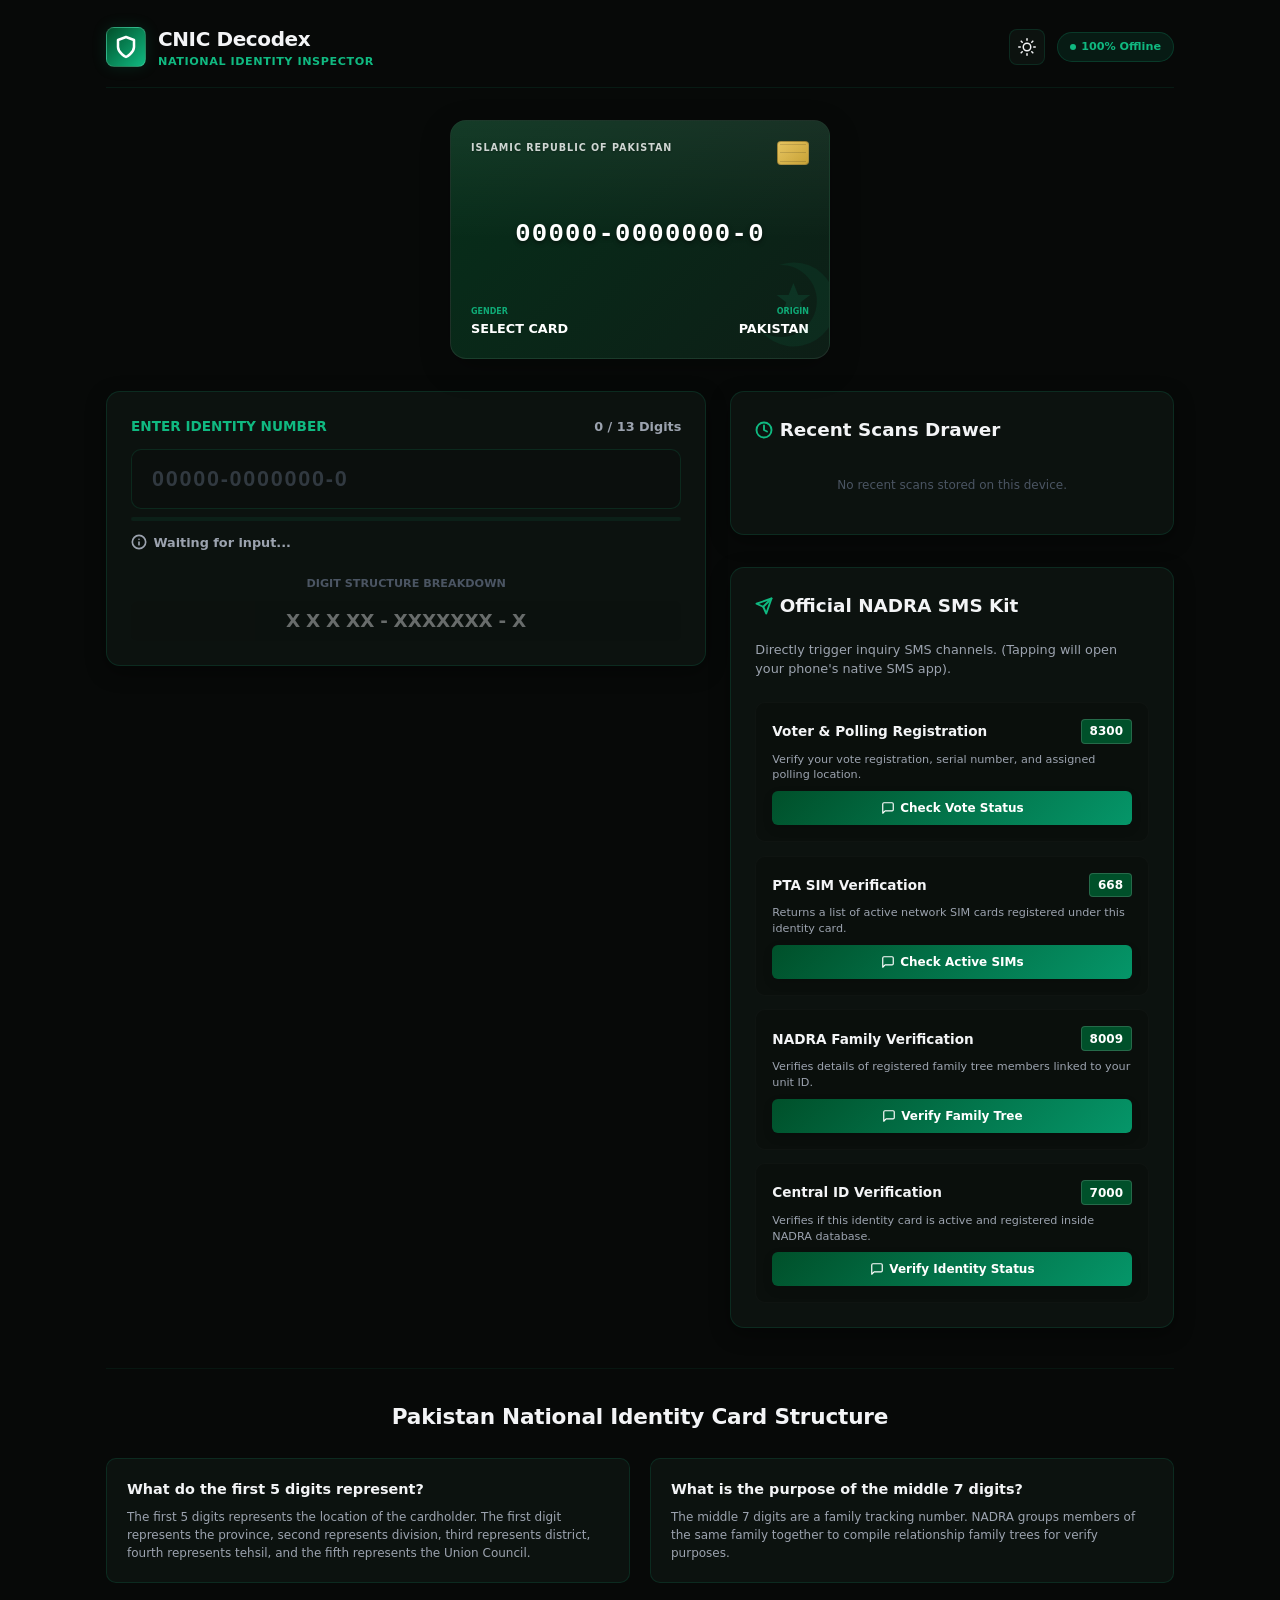
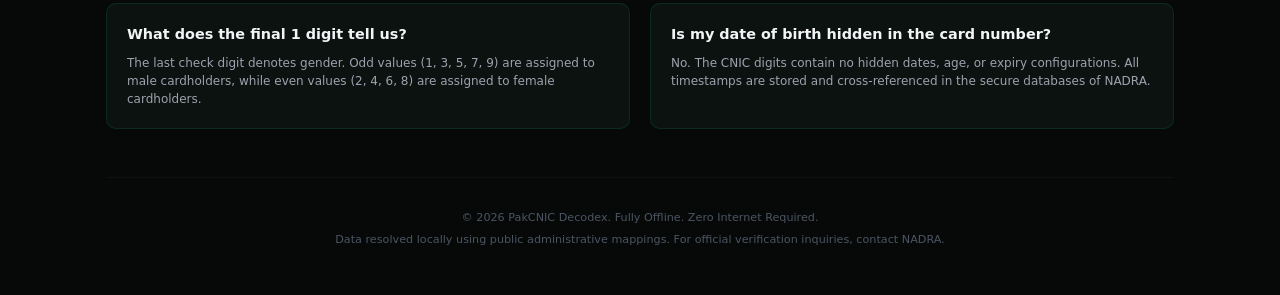
==== app/src/main/assets/index.html @ bcf73a75 "Initial commit of Android app" ====
<!DOCTYPE html>
<html lang="en">
<head>
  <meta charset="UTF-8">
  <meta name="viewport" content="width=device-width, initial-scale=1.0, maximum-scale=1.0, user-scalable=no">
  <title>PakCNIC Decodex - Offline Mobile Identity Card Decoder</title>
  <link rel="stylesheet" href="style.css">
</head>
<body class="dark-theme">

  <div class="app-container">
    
    <!-- Top Header -->
    <header>
      <div class="logo-container">
        <!-- SVG Logo Badge -->
        <div class="logo-badge">
          <svg viewBox="0 0 24 24" width="24" height="24" fill="none" stroke="currentColor" stroke-width="2.5" stroke-linecap="round" stroke-linejoin="round">
            <path d="M12 22s8-4 8-10V5l-8-3-8 3v7c0 6 8 10 8 10z"/>
          </svg>
        </div>
        <div class="logo-text">
          <h1>CNIC Decodex</h1>
          <p>National Identity Inspector</p>
        </div>
      </div>
      
      <!-- Theme Switcher & Status Badge -->
      <div class="header-right">
        <button id="theme-toggle" class="theme-toggle-btn" aria-label="Toggle visual theme">
          <svg id="sun-icon" viewBox="0 0 24 24" width="18" height="18" fill="none" stroke="currentColor" stroke-width="2" stroke-linecap="round" stroke-linejoin="round">
            <circle cx="12" cy="12" r="5"/><line x1="12" y1="1" x2="12" y2="3"/><line x1="12" y1="21" x2="12" y2="23"/><line x1="4.22" y1="4.22" x2="5.64" y2="5.64"/><line x1="18.36" y1="18.36" x2="19.78" y2="19.78"/><line x1="1" y1="12" x2="3" y2="12"/><line x1="21" y1="12" x2="23" y2="12"/><line x1="4.22" y1="19.78" x2="5.64" y2="18.36"/><line x1="18.36" y1="5.64" x2="19.78" y2="4.22"/>
          </svg>
          <svg id="moon-icon" viewBox="0 0 24 24" width="18" height="18" fill="none" stroke="currentColor" stroke-width="2" stroke-linecap="round" stroke-linejoin="round" style="display:none;">
            <path d="M21 12.79A9 9 0 1 1 11.21 3 7 7 0 0 0 21 12.79z"/>
          </svg>
        </button>
        <div class="badge-pill">
          <span class="pulse-dot"></span>
          <span>100% Offline</span>
        </div>
      </div>
    </header>

    <!-- Visual Digital Card Mockup -->
    <section class="card-visual-wrapper">
      <div class="digital-cnic-card" id="digital-card">
        <div class="card-glow"></div>
        <div class="card-flag-overlay">
          <!-- Star and Crescent Emblem -->
          <svg viewBox="0 0 100 100" width="120" height="120" fill="rgba(16, 185, 129, 0.08)">
            <path d="M50 20 A30 30 0 1 1 35 75 A35 35 0 1 0 50 20 Z"/>
            <polygon points="62,35 66,45 76,45 68,51 71,61 62,55 53,61 56,51 48,45 58,45" fill="rgba(16, 185, 129, 0.12)"/>
          </svg>
        </div>
        
        <div class="card-top">
          <div class="card-label">ISLAMIC REPUBLIC OF PAKISTAN</div>
          <div class="card-chip">
            <div class="chip-line"></div>
            <div class="chip-line"></div>
            <div class="chip-line"></div>
          </div>
        </div>
        
        <div class="card-number" id="card-mock-number">00000-0000000-0</div>
        
        <div class="card-meta-row">
          <div class="card-meta-item">
            <span class="meta-label">GENDER</span>
            <span class="meta-val" id="card-mock-gender">SELECT CARD</span>
          </div>
          <div class="card-meta-item" style="text-align: right;">
            <span class="meta-label">ORIGIN</span>
            <span class="meta-val" id="card-mock-district">PAKISTAN</span>
          </div>
        </div>
      </div>
    </section>

    <!-- Main Layout Grid -->
    <main class="dashboard-grid">
      
      <!-- Input and Decoded Results -->
      <section class="left-column">
        
        <div class="glass-card" style="margin-bottom: 2rem;">
          
          <div class="input-panel-header">
            <label for="cnic-input" class="panel-title-label">Enter Identity Number</label>
            <span id="digit-counter" class="digit-counter">0 / 13 Digits</span>
          </div>
          
          <!-- Search & Copy Box Container -->
          <div class="search-container">
            <div class="input-wrapper">
              <input 
                type="tel" 
                id="cnic-input" 
                class="cnic-input" 
                placeholder="00000-0000000-0" 
                maxlength="15" 
                autocomplete="off"
                aria-label="CNIC input field"
              >
              
              <!-- Quick Copy Tools -->
              <div class="copy-tools-container" id="copy-tools" style="display:none;">
                <button class="copy-btn" id="btn-copy-formatted" title="Copy Formatted CNIC">
                  <svg viewBox="0 0 24 24" width="18" height="18" fill="none" stroke="currentColor" stroke-width="2" stroke-linecap="round" stroke-linejoin="round">
                    <rect x="9" y="9" width="13" height="13" rx="2" ry="2"/><path d="M5 15H4a2 2 0 0 1-2-2V4a2 2 0 0 1 2-2h9a2 2 0 0 1 2 2v1"/>
                  </svg>
                  <span>Format</span>
                </button>
                <button class="copy-btn" id="btn-copy-raw" title="Copy Raw Digits">
                  <svg viewBox="0 0 24 24" width="18" height="18" fill="none" stroke="currentColor" stroke-width="2" stroke-linecap="round" stroke-linejoin="round">
                    <path d="M16 4h2a2 2 0 0 1 2 2v14a2 2 0 0 1-2 2H6a2 2 0 0 1-2-2V6a2 2 0 0 1 2-2h2"/><rect x="8" y="2" width="8" height="4" rx="1" ry="1"/>
                  </svg>
                  <span>Raw</span>
                </button>
              </div>
            </div>

            <!-- Custom Progress Bar -->
            <div class="progress-bar-container">
              <div id="progress-bar" class="progress-bar"></div>
            </div>

            <div id="validation-status" class="validation-badge status-incomplete">
              <svg viewBox="0 0 24 24" width="16" height="16" fill="none" stroke="currentColor" stroke-width="2.5" stroke-linecap="round" stroke-linejoin="round">
                <circle cx="12" cy="12" r="10"/><line x1="12" y1="16" x2="12" y2="12"/><line x1="12" y1="8" x2="12.01" y2="8"/>
              </svg>
              <span>Waiting for input...</span>
            </div>
          </div>

          <!-- Interactive Digit Inspector HUD -->
          <div style="margin-top: 1.5rem;">
            <p class="section-micro-title">Digit Structure breakdown</p>
            <div id="digit-inspector" class="digit-inspector">
              <span id="i-prov" title="Province Code">X</span>
              <span id="i-div" title="Division Code">X</span>
              <span id="i-dist" title="District Code">X</span>
              <span id="i-sub" title="Tehsil/UC Code">XX</span>
              <span id="i-dash1">-</span>
              <span id="i-fam" title="Family Unit tracking number">XXXXXXX</span>
              <span id="i-dash2">-</span>
              <span id="i-gen" title="Gender designation check digit">X</span>
            </div>
          </div>
        </div>

        <!-- Decoded Information Dashboard Panel -->
        <div id="results-wrapper" class="results-wrapper">
          <div class="results-header-row">
            <h3 class="results-title">
              <svg viewBox="0 0 24 24" width="18" height="18" fill="none" stroke="currentColor" stroke-width="2.5" stroke-linecap="round" stroke-linejoin="round">
                <polygon points="12 2 2 7 12 12 22 7 12 2"/><polyline points="2 17 12 22 22 17"/><polyline points="2 12 12 17 22 12"/>
              </svg>
              <span>Decoded Identity Insights</span>
            </h3>
            
            <!-- Web Share Tool -->
            <button id="btn-share-details" class="share-action-btn">
              <svg viewBox="0 0 24 24" width="16" height="16" fill="none" stroke="currentColor" stroke-width="2.5" stroke-linecap="round" stroke-linejoin="round">
                <circle cx="18" cy="5" r="3"/><circle cx="6" cy="12" r="3"/><circle cx="18" cy="19" r="3"/><line x1="8.59" y1="13.51" x2="15.42" y2="17.49"/><line x1="15.41" y1="6.51" x2="8.59" y2="10.49"/>
              </svg>
              <span>Share Insights</span>
            </button>
          </div>
          
          <div class="results-grid">
            
            <div class="result-item theme-province" id="card-province">
              <div class="result-label">Province / Territory</div>
              <div id="val-province" class="result-value">-</div>
              <div class="result-desc">Decoded from first digit of the location code block.</div>
            </div>
            
            <div class="result-item theme-division" id="card-division">
              <div class="result-label">Administrative Division</div>
              <div id="val-division" class="result-value">-</div>
              <div class="result-desc">Decoded from the second digit of the location code block.</div>
            </div>
            
            <div class="result-item theme-district" id="card-district">
              <div class="result-label">Registration District</div>
              <div id="val-district" class="result-value">-</div>
              <div class="result-desc">Decoded from the third, fourth, & fifth digits.</div>
            </div>
            
            <div class="result-item theme-gender" id="card-gender">
              <div class="result-label">Gender Classification</div>
              <div id="val-gender" class="result-value">-</div>
              <div class="result-desc">Odd terminal digit indicates Male, Even indicates Female.</div>
            </div>
            
            <div class="result-item theme-family full-width-card" id="card-family">
              <div class="result-label">NADRA Family Unit ID</div>
              <div id="val-family" class="result-value">-</div>
              <div class="result-desc">This middle segment links relatives to build digital family trees inside the database registry.</div>
            </div>
            
          </div>
        </div>

      </section>

      <!-- Right Column: History and Integrated Utilities -->
      <section class="right-column">
        
        <!-- Offline History Log -->
        <div class="glass-card" style="margin-bottom: 2rem;">
          <div class="history-header-row">
            <h3 class="sms-utility-header" style="margin-bottom: 0;">
              <svg viewBox="0 0 24 24" width="18" height="18" fill="none" stroke="currentColor" stroke-width="2.5" stroke-linecap="round" stroke-linejoin="round">
                <circle cx="12" cy="12" r="10"/><polyline points="12 6 12 12 16 14"/>
              </svg>
              <span>Recent Scans Drawer</span>
            </h3>
            <button id="btn-clear-history" class="clear-history-btn" style="display:none;">Clear</button>
          </div>
          
          <div class="history-list" id="history-container">
            <div class="history-placeholder">No recent scans stored on this device.</div>
          </div>
        </div>

        <!-- Integrated Utility SMS Shortcuts -->
        <div class="glass-card">
          <h3 class="sms-utility-header">
            <svg viewBox="0 0 24 24" width="18" height="18" fill="none" stroke="currentColor" stroke-width="2.5" stroke-linecap="round" stroke-linejoin="round">
              <line x1="22" y1="2" x2="11" y2="13"/><polygon points="22 2 15 22 11 13 2 9 22 2"/>
            </svg>
            <span>Official NADRA SMS Kit</span>
          </h3>
          <p style="font-size: 0.8rem; color: var(--text-secondary); margin-bottom: 1.5rem;">
            Directly trigger inquiry SMS channels. (Tapping will open your phone's native SMS app).
          </p>

          <div class="sms-grid">
            
            <div class="sms-card">
              <div class="sms-meta">
                <span class="sms-title">Voter & Polling Registration</span>
                <span class="sms-number">8300</span>
              </div>
              <p class="sms-desc">Verify your vote registration, serial number, and assigned polling location.</p>
              <a href="sms:8300" id="sms-8300" class="sms-action-btn">
                <svg viewBox="0 0 24 24" width="14" height="14" fill="none" stroke="currentColor" stroke-width="2" stroke-linecap="round" stroke-linejoin="round"><path d="M21 15a2 2 0 0 1-2 2H7l-4 4V5a2 2 0 0 1 2-2h14a2 2 0 0 1 2 2z"/></svg>
                <span>Check Vote Status</span>
              </a>
            </div>

            <div class="sms-card">
              <div class="sms-meta">
                <span class="sms-title">PTA SIM Verification</span>
                <span class="sms-number">668</span>
              </div>
              <p class="sms-desc">Returns a list of active network SIM cards registered under this identity card.</p>
              <a href="sms:668" id="sms-668" class="sms-action-btn">
                <svg viewBox="0 0 24 24" width="14" height="14" fill="none" stroke="currentColor" stroke-width="2" stroke-linecap="round" stroke-linejoin="round"><path d="M21 15a2 2 0 0 1-2 2H7l-4 4V5a2 2 0 0 1 2-2h14a2 2 0 0 1 2 2z"/></svg>
                <span>Check Active SIMs</span>
              </a>
            </div>

            <div class="sms-card">
              <div class="sms-meta">
                <span class="sms-title">NADRA Family Verification</span>
                <span class="sms-number">8009</span>
              </div>
              <p class="sms-desc">Verifies details of registered family tree members linked to your unit ID.</p>
              <a href="sms:8009" id="sms-8009" class="sms-action-btn">
                <svg viewBox="0 0 24 24" width="14" height="14" fill="none" stroke="currentColor" stroke-width="2" stroke-linecap="round" stroke-linejoin="round"><path d="M21 15a2 2 0 0 1-2 2H7l-4 4V5a2 2 0 0 1 2-2h14a2 2 0 0 1 2 2z"/></svg>
                <span>Verify Family Tree</span>
              </a>
            </div>

            <div class="sms-card">
              <div class="sms-meta">
                <span class="sms-title">Central ID Verification</span>
                <span class="sms-number">7000</span>
              </div>
              <p class="sms-desc">Verifies if this identity card is active and registered inside NADRA database.</p>
              <a href="sms:7000" id="sms-7000" class="sms-action-btn">
                <svg viewBox="0 0 24 24" width="14" height="14" fill="none" stroke="currentColor" stroke-width="2" stroke-linecap="round" stroke-linejoin="round"><path d="M21 15a2 2 0 0 1-2 2H7l-4 4V5a2 2 0 0 1 2-2h14a2 2 0 0 1 2 2z"/></svg>
                <span>Verify Identity Status</span>
              </a>
            </div>

          </div>
        </div>

      </section>

    </main>

    <!-- Information Hub -->
    <section class="info-section">
      <h2 class="info-header">Pakistan National Identity Card Structure</h2>
      
      <div class="faq-grid">
        
        <div class="faq-card">
          <h4>What do the first 5 digits represent?</h4>
          <p>
            The first 5 digits represents the location of the cardholder. The first digit represents the province, second represents division, third represents district, fourth represents tehsil, and the fifth represents the Union Council.
          </p>
        </div>

        <div class="faq-card">
          <h4>What is the purpose of the middle 7 digits?</h4>
          <p>
            The middle 7 digits are a family tracking number. NADRA groups members of the same family together to compile relationship family trees for verify purposes.
          </p>
        </div>

        <div class="faq-card">
          <h4>What does the final 1 digit tell us?</h4>
          <p>
            The last check digit denotes gender. Odd values (1, 3, 5, 7, 9) are assigned to male cardholders, while even values (2, 4, 6, 8) are assigned to female cardholders.
          </p>
        </div>

        <div class="faq-card">
          <h4>Is my date of birth hidden in the card number?</h4>
          <p>
            No. The CNIC digits contain no hidden dates, age, or expiry configurations. All timestamps are stored and cross-referenced in the secure databases of NADRA.
          </p>
        </div>

      </div>
    </section>

    <!-- Footer -->
    <footer>
      <p>&copy; 2026 PakCNIC Decodex. Fully Offline. Zero Internet Required.</p>
      <p>Data resolved locally using public administrative mappings. For official verification inquiries, contact NADRA.</p>
    </footer>

  </div>

  <script src="db.js"></script>
  <script src="app.js"></script>
</body>
</html>
---- app/src/main/assets/style.css ----
/* PakCNIC Decodex CSS Styling System */

/* Theme Variables */
.dark-theme {
  --bg-primary: #070908;
  --bg-secondary: #0c100e;
  --bg-card: rgba(18, 26, 22, 0.55);
  --border-card: rgba(16, 185, 129, 0.15);
  --border-card-hover: rgba(16, 185, 129, 0.35);
  --text-primary: #f3f4f6;
  --text-secondary: #9ca3af;
  --text-muted: #4b5563;
  --card-bg-gradient: linear-gradient(135deg, #062f1a 0%, #0d1e16 100%);
  --card-border: rgba(255, 255, 255, 0.08);
  --input-bg: rgba(12, 16, 14, 0.85);
  --shadow-color: rgba(0, 0, 0, 0.4);
}

.light-theme {
  --bg-primary: #f3f4f6;
  --bg-secondary: #ffffff;
  --bg-card: rgba(255, 255, 255, 0.9);
  --border-card: rgba(16, 185, 129, 0.25);
  --border-card-hover: rgba(16, 185, 129, 0.5);
  --text-primary: #111827;
  --text-secondary: #4b5563;
  --text-muted: #9ca3af;
  --card-bg-gradient: linear-gradient(135deg, #00502a 0%, #10b981 100%);
  --card-border: rgba(255, 255, 255, 0.25);
  --input-bg: #f9fafb;
  --shadow-color: rgba(0, 0, 0, 0.08);
}

:root {
  --accent-primary: #10b981;
  --accent-secondary: #059669;
  --pak-green: #00502a;
  --error-color: #ef4444;
  --success-color: #10b981;
  --glow-color: rgba(16, 185, 129, 0.15);
  --font-stack: system-ui, -apple-system, BlinkMacSystemFont, 'Segoe UI', Roboto, Oxygen, Ubuntu, Cantarell, 'Open Sans', 'Helvetica Neue', sans-serif;
  --transition-smooth: all 0.3s cubic-bezier(0.4, 0, 0.2, 1);
}

* {
  box-sizing: border-box;
  margin: 0;
  padding: 0;
  -webkit-font-smoothing: antialiased;
}

body {
  background-color: var(--bg-primary);
  color: var(--text-primary);
  font-family: var(--font-stack);
  min-height: 100vh;
  line-height: 1.5;
  transition: var(--transition-smooth);
  /* Touch optimizations */
  user-select: none;
  -webkit-user-select: none;
  -webkit-tap-highlight-color: transparent;
}

.app-container {
  max-width: 1100px;
  margin: 0 auto;
  padding: 1.5rem 1rem;
  display: flex;
  flex-direction: column;
}

/* Header */
header {
  display: flex;
  justify-content: space-between;
  align-items: center;
  margin-bottom: 2rem;
  padding-bottom: 1rem;
  border-bottom: 1px solid rgba(16, 185, 129, 0.1);
}

.logo-container {
  display: flex;
  align-items: center;
  gap: 0.75rem;
}

.logo-badge {
  background: linear-gradient(135deg, var(--pak-green) 0%, var(--accent-primary) 100%);
  color: #ffffff;
  width: 2.5rem;
  height: 2.5rem;
  border-radius: 8px;
  display: flex;
  align-items: center;
  justify-content: center;
  box-shadow: 0 0 15px var(--glow-color);
  border: 1px solid rgba(255, 255, 255, 0.15);
}

.logo-text h1 {
  font-size: 1.25rem;
  font-weight: 800;
  letter-spacing: -0.02em;
}

.logo-text p {
  font-size: 0.7rem;
  color: var(--accent-primary);
  font-weight: 700;
  text-transform: uppercase;
  letter-spacing: 0.05em;
}

.header-right {
  display: flex;
  align-items: center;
  gap: 0.75rem;
}

.theme-toggle-btn {
  background: var(--bg-card);
  border: 1px solid var(--border-card);
  color: var(--text-primary);
  width: 2.25rem;
  height: 2.25rem;
  border-radius: 8px;
  display: flex;
  align-items: center;
  justify-content: center;
  cursor: pointer;
  transition: var(--transition-smooth);
}

.theme-toggle-btn:active {
  transform: scale(0.92);
}

.badge-pill {
  background: rgba(16, 185, 129, 0.1);
  border: 1px solid rgba(16, 185, 129, 0.2);
  color: var(--accent-primary);
  padding: 0.35rem 0.75rem;
  border-radius: 9999px;
  font-size: 0.7rem;
  font-weight: 700;
  display: flex;
  align-items: center;
  gap: 0.35rem;
}

.badge-pill .pulse-dot {
  width: 6px;
  height: 6px;
  background: var(--accent-primary);
  border-radius: 50%;
  animation: pulse-animation 2s infinite;
}

@keyframes pulse-animation {
  0% { transform: scale(0.95); box-shadow: 0 0 0 0 rgba(16, 185, 129, 0.7); }
  70% { transform: scale(1); box-shadow: 0 0 0 5px rgba(16, 185, 129, 0); }
  100% { transform: scale(0.95); box-shadow: 0 0 0 0 rgba(16, 185, 129, 0); }
}

/* Glass Cards */
.glass-card {
  background: var(--bg-card);
  border: 1px solid var(--border-card);
  border-radius: 14px;
  padding: 1.5rem;
  box-shadow: 0 6px 20px var(--shadow-color);
  transition: var(--transition-smooth);
}

/* Digital CNIC Mockup Card Layout */
.card-visual-wrapper {
  display: flex;
  justify-content: center;
  margin-bottom: 2rem;
}

.digital-cnic-card {
  width: 100%;
  max-width: 380px;
  aspect-ratio: 1.586; /* Standard ID Card size ratio */
  background: var(--card-bg-gradient);
  border: 1px solid var(--card-border);
  border-radius: 16px;
  padding: 1.25rem;
  color: #ffffff;
  position: relative;
  overflow: hidden;
  display: flex;
  flex-direction: column;
  justify-content: space-between;
  box-shadow: 0 10px 30px rgba(0, 0, 0, 0.25);
  transition: var(--transition-smooth);
}

.digital-cnic-card:active {
  transform: scale(0.98);
}

.card-glow {
  position: absolute;
  top: 0;
  left: 0;
  right: 0;
  height: 50%;
  background: linear-gradient(rgba(255,255,255,0.06), transparent);
  pointer-events: none;
}

.card-flag-overlay {
  position: absolute;
  right: -10px;
  bottom: -10px;
  pointer-events: none;
}

.card-top {
  display: flex;
  justify-content: space-between;
  align-items: flex-start;
}

.card-label {
  font-size: 0.6rem;
  font-weight: 700;
  letter-spacing: 0.1em;
  opacity: 0.8;
  text-shadow: 0 1px 2px rgba(0,0,0,0.3);
}

.card-chip {
  width: 32px;
  height: 24px;
  background: linear-gradient(135deg, #e5c158 0%, #c59f2f 100%);
  border-radius: 4px;
  border: 0.5px solid rgba(0,0,0,0.25);
  padding: 2px;
  display: flex;
  flex-direction: column;
  justify-content: space-between;
}

.chip-line {
  height: 1px;
  background: rgba(0,0,0,0.15);
  width: 100%;
}

.card-number {
  font-size: 1.6rem;
  font-weight: 700;
  letter-spacing: 0.05em;
  text-align: center;
  text-shadow: 0 2px 4px rgba(0,0,0,0.5);
  font-family: monospace, monospace;
}

.card-meta-row {
  display: flex;
  justify-content: space-between;
}

.card-meta-item {
  display: flex;
  flex-direction: column;
  gap: 1px;
}

.meta-label {
  font-size: 0.5rem;
  font-weight: 700;
  color: var(--accent-primary);
  opacity: 0.9;
}

.meta-val {
  font-size: 0.8rem;
  font-weight: 800;
  text-transform: uppercase;
}

/* Dashboard Grid Layout */
.dashboard-grid {
  display: grid;
  grid-template-columns: 1.15fr 0.85fr;
  gap: 1.5rem;
}

@media (max-width: 820px) {
  .dashboard-grid {
    grid-template-columns: 1fr;
  }
}

/* Input Styles */
.input-panel-header {
  display: flex;
  justify-content: space-between;
  align-items: center;
  margin-bottom: 0.75rem;
}

.panel-title-label {
  font-size: 0.85rem;
  font-weight: 700;
  text-transform: uppercase;
  color: var(--accent-primary);
}

.digit-counter {
  font-size: 0.8rem;
  font-weight: 700;
  color: var(--text-secondary);
}

.search-container {
  margin-bottom: 1.25rem;
}

.input-wrapper {
  position: relative;
  display: flex;
  align-items: center;
}

.cnic-input {
  width: 100%;
  padding: 1rem 1.25rem;
  font-size: 1.35rem;
  font-weight: 700;
  letter-spacing: 0.08em;
  background: var(--input-bg);
  border: 1.5px solid var(--border-card);
  border-radius: 10px;
  color: var(--text-primary);
  outline: none;
  text-align: left;
  transition: var(--transition-smooth);
}

.cnic-input::placeholder {
  color: var(--text-muted);
  opacity: 0.6;
}

.cnic-input:focus {
  border-color: var(--accent-primary);
  box-shadow: 0 0 15px rgba(16, 185, 129, 0.15);
}

/* Input completion Progress Bar */
.progress-bar-container {
  height: 4px;
  background: rgba(16, 185, 129, 0.08);
  border-radius: 2px;
  margin-top: 0.5rem;
  overflow: hidden;
}

.progress-bar {
  height: 100%;
  width: 0%;
  background: var(--accent-primary);
  transition: width 0.3s ease;
}

/* Copy Buttons Overlay */
.copy-tools-container {
  position: absolute;
  right: 6px;
  display: flex;
  gap: 4px;
  background: var(--bg-secondary);
  border-radius: 6px;
  padding: 2px;
  border: 1px solid var(--border-card);
  animation: fadeIn 0.25s ease-out;
}

@keyframes fadeIn {
  from { opacity: 0; transform: scale(0.95); }
  to { opacity: 1; transform: scale(1); }
}

.copy-btn {
  background: transparent;
  border: none;
  color: var(--text-secondary);
  padding: 0.4rem 0.6rem;
  border-radius: 4px;
  font-size: 0.65rem;
  font-weight: 700;
  display: flex;
  flex-direction: column;
  align-items: center;
  gap: 1px;
  cursor: pointer;
  transition: var(--transition-smooth);
}

.copy-btn:active {
  background: rgba(16, 185, 129, 0.15);
  color: var(--accent-primary);
}

.copy-btn svg {
  margin-bottom: 1px;
}

/* Validation status badges */
.validation-badge {
  display: flex;
  align-items: center;
  gap: 0.4rem;
  margin-top: 0.75rem;
  font-size: 0.8rem;
  font-weight: 700;
}

.status-incomplete { color: var(--text-secondary); }
.status-valid { color: var(--success-color); }
.status-invalid { color: var(--error-color); }

/* Interactive Digit Inspector HUD */
.section-micro-title {
  font-size: 0.7rem;
  font-weight: 700;
  text-transform: uppercase;
  color: var(--text-muted);
  margin-bottom: 0.5rem;
  text-align: center;
}

.digit-inspector {
  display: flex;
  justify-content: center;
  gap: 1px;
  font-size: 1.15rem;
  font-weight: 800;
  padding: 0.4rem;
  background: rgba(0,0,0,0.1);
  border-radius: 6px;
  opacity: 0.4;
  transition: var(--transition-smooth);
}

.digit-inspector.active {
  opacity: 1;
}

.digit-inspector span {
  padding: 0 0.15rem;
  border-radius: 3px;
  transition: var(--transition-smooth);
}

.digit-inspector span.highlight-province { background: rgba(16, 185, 129, 0.25); color: var(--accent-primary); }
.digit-inspector span.highlight-division { background: rgba(59, 130, 246, 0.25); color: #3b82f6; }
.digit-inspector span.highlight-district { background: rgba(245, 158, 11, 0.25); color: #f59e0b; }
.digit-inspector span.highlight-family { background: rgba(139, 92, 246, 0.25); color: #8b5cf6; }
.digit-inspector span.highlight-gender { background: rgba(236, 72, 153, 0.25); color: #ec4899; }

/* Decoded Results Styles */
.results-wrapper {
  margin-top: 1.5rem;
  opacity: 0;
  transform: translateY(15px);
  pointer-events: none;
  transition: all 0.4s cubic-bezier(0.16, 1, 0.3, 1);
}

.results-wrapper.visible {
  opacity: 1;
  transform: translateY(0);
  pointer-events: auto;
}

.results-header-row {
  display: flex;
  justify-content: space-between;
  align-items: center;
  margin-bottom: 1rem;
}

.results-title {
  font-size: 1.1rem;
  font-weight: 800;
  display: flex;
  align-items: center;
  gap: 0.4rem;
}

.results-title svg {
  color: var(--accent-primary);
}

.share-action-btn {
  background: var(--bg-card);
  border: 1px solid var(--border-card);
  color: var(--accent-primary);
  font-weight: 700;
  font-size: 0.75rem;
  padding: 0.4rem 0.75rem;
  border-radius: 6px;
  display: flex;
  align-items: center;
  gap: 0.35rem;
  cursor: pointer;
  transition: var(--transition-smooth);
}

.share-action-btn:active {
  background: rgba(16, 185, 129, 0.1);
  transform: scale(0.96);
}

.results-grid {
  display: grid;
  grid-template-columns: repeat(2, 1fr);
  gap: 1rem;
}

@media (max-width: 500px) {
  .results-grid {
    grid-template-columns: 1fr;
  }
}

.result-item {
  background: rgba(0, 0, 0, 0.15);
  border: 1px solid rgba(16, 185, 129, 0.05);
  padding: 1rem;
  border-radius: 10px;
  position: relative;
  overflow: hidden;
  transition: var(--transition-smooth);
}

.result-item::before {
  content: '';
  position: absolute;
  top: 0;
  left: 0;
  width: 3px;
  height: 100%;
}

.result-item.theme-province::before { background-color: var(--accent-primary); }
.result-item.theme-division::before { background-color: #3b82f6; }
.result-item.theme-district::before { background-color: #f59e0b; }
.result-item.theme-gender::before { background-color: #ec4899; }
.result-item.theme-family::before { background-color: #8b5cf6; }

.result-item.active-hover {
  background: rgba(16, 185, 129, 0.02);
  border-color: rgba(16, 185, 129, 0.2);
}

.result-label {
  font-size: 0.65rem;
  font-weight: 800;
  text-transform: uppercase;
  color: var(--text-secondary);
  letter-spacing: 0.05em;
  margin-bottom: 0.25rem;
}

.result-value {
  font-size: 1.15rem;
  font-weight: 800;
}

.result-desc {
  font-size: 0.65rem;
  color: var(--text-secondary);
  margin-top: 0.2rem;
}

.full-width-card {
  grid-column: span 2;
}

@media (max-width: 500px) {
  .full-width-card {
    grid-column: span 1;
  }
}

/* History Scanner Log styles */
.history-header-row {
  display: flex;
  justify-content: space-between;
  align-items: center;
  margin-bottom: 1rem;
}

.clear-history-btn {
  background: transparent;
  border: none;
  color: var(--error-color);
  font-size: 0.75rem;
  font-weight: 700;
  cursor: pointer;
}

.history-list {
  display: flex;
  flex-direction: column;
  gap: 0.6rem;
}

.history-placeholder {
  font-size: 0.75rem;
  color: var(--text-muted);
  text-align: center;
  padding: 1rem 0;
}

.history-item {
  background: rgba(0, 0, 0, 0.15);
  border: 1px solid rgba(255, 255, 255, 0.03);
  border-radius: 8px;
  padding: 0.6rem 0.8rem;
  display: flex;
  justify-content: space-between;
  align-items: center;
  animation: slideIn 0.3s ease-out;
}

@keyframes slideIn {
  from { opacity: 0; transform: translateY(-5px); }
  to { opacity: 1; transform: translateY(0); }
}

.history-meta-loc {
  display: flex;
  flex-direction: column;
}

.history-district-txt {
  font-size: 0.8rem;
  font-weight: 700;
}

.history-province-txt {
  font-size: 0.6rem;
  color: var(--text-secondary);
}

.history-badge-gender {
  font-size: 0.65rem;
  font-weight: 700;
  padding: 0.15rem 0.4rem;
  border-radius: 4px;
  text-transform: uppercase;
}

.badge-male { background: rgba(59, 130, 246, 0.15); color: #3b82f6; }
.badge-female { background: rgba(236, 72, 153, 0.15); color: #ec4899; }

/* SMS Panel Styles */
.sms-utility-header {
  font-size: 1.15rem;
  font-weight: 800;
  margin-bottom: 1.25rem;
  display: flex;
  align-items: center;
  gap: 0.4rem;
}

.sms-utility-header svg {
  color: var(--accent-primary);
}

.sms-grid {
  display: flex;
  flex-direction: column;
  gap: 0.85rem;
}

.sms-card {
  background: rgba(0, 0, 0, 0.15);
  border: 1px solid rgba(255, 255, 255, 0.02);
  border-radius: 10px;
  padding: 1rem;
  display: flex;
  flex-direction: column;
  gap: 0.5rem;
  transition: var(--transition-smooth);
}

.sms-card:hover {
  border-color: rgba(16, 185, 129, 0.15);
}

.sms-meta {
  display: flex;
  justify-content: space-between;
  align-items: center;
}

.sms-title {
  font-size: 0.85rem;
  font-weight: 700;
}

.sms-number {
  background: var(--pak-green);
  color: #ffffff;
  font-size: 0.75rem;
  font-weight: 800;
  padding: 0.15rem 0.5rem;
  border-radius: 4px;
  border: 0.5px solid rgba(255,255,255,0.15);
}

.sms-desc {
  font-size: 0.7rem;
  color: var(--text-secondary);
  line-height: 1.4;
}

.sms-action-btn {
  display: inline-flex;
  align-items: center;
  justify-content: center;
  gap: 0.35rem;
  background: linear-gradient(135deg, var(--pak-green) 0%, var(--accent-secondary) 100%);
  color: #ffffff;
  font-weight: 700;
  font-size: 0.75rem;
  padding: 0.5rem;
  border-radius: 6px;
  text-decoration: none;
  cursor: pointer;
  transition: var(--transition-smooth);
  box-shadow: 0 4px 10px rgba(0,0,0,0.15);
}

.sms-action-btn:active {
  transform: translateY(1px);
  box-shadow: 0 2px 5px rgba(16, 185, 129, 0.1);
}

/* FAQ/Information sections */
.info-section {
  margin-top: 2.5rem;
  border-top: 1px solid rgba(16, 185, 129, 0.08);
  padding-top: 2rem;
}

.info-header {
  font-size: 1.35rem;
  font-weight: 800;
  margin-bottom: 1.5rem;
  text-align: center;
  letter-spacing: -0.01em;
}

.faq-grid {
  display: grid;
  grid-template-columns: repeat(2, 1fr);
  gap: 1.25rem;
}

@media (max-width: 680px) {
  .faq-grid {
    grid-template-columns: 1fr;
  }
}

.faq-card {
  background: var(--bg-card);
  border: 1px solid var(--border-card);
  border-radius: 10px;
  padding: 1.25rem;
}

.faq-card h4 {
  font-size: 0.9rem;
  font-weight: 700;
  margin-bottom: 0.5rem;
}

.faq-card p {
  font-size: 0.75rem;
  color: var(--text-secondary);
}

/* Footer styling */
footer {
  margin-top: 3rem;
  padding: 2rem 0 1rem;
  text-align: center;
  font-size: 0.7rem;
  color: var(--text-muted);
  border-top: 1px solid rgba(255,255,255,0.03);
}

footer p {
  margin-bottom: 0.35rem;
}

.alert-privacy {
  display: flex;
  align-items: center;
  gap: 0.6rem;
  background: rgba(16, 185, 129, 0.05);
  border: 1px solid rgba(16, 185, 129, 0.15);
  border-radius: 8px;
  padding: 0.6rem;
  margin-bottom: 1.25rem;
  font-size: 0.75rem;
  color: #a7f3d0;
}

.alert-privacy svg {
  flex-shrink: 0;
  color: var(--accent-primary);
}
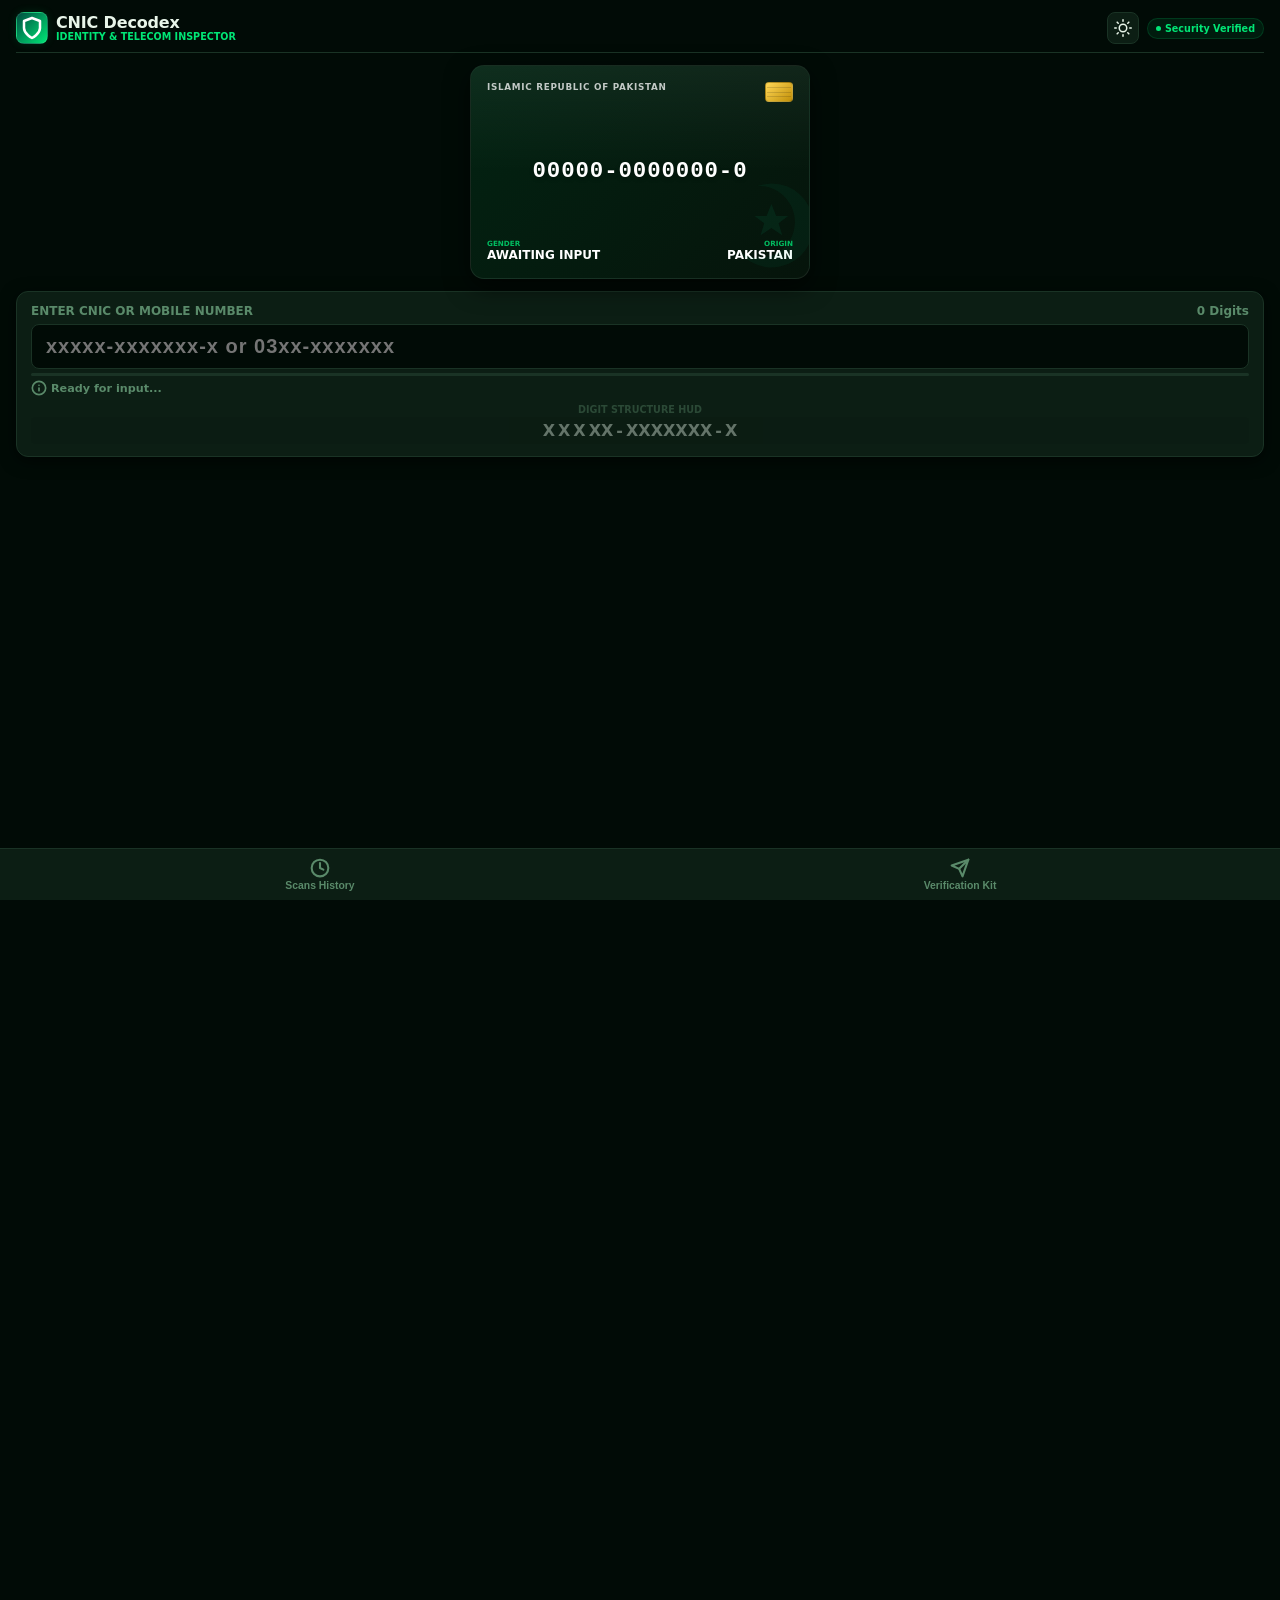
==== commit 3c43153d: "Feature: Premium Single-Window Morphing Dashboard & In-App Web Inspector" ====
--- a/app/src/main/assets/index.html
+++ b/app/src/main/assets/index.html
@@ -3,7 +3,7 @@
 <head>
   <meta charset="UTF-8">
   <meta name="viewport" content="width=device-width, initial-scale=1.0, maximum-scale=1.0, user-scalable=no">
-  <title>PakCNIC Decodex - Offline Mobile Identity Card Decoder</title>
+  <title>PakCNIC Decodex - Identity & Telecom Inspector</title>
   <link rel="stylesheet" href="style.css">
 </head>
 <body class="dark-theme">
@@ -13,7 +13,6 @@
     <!-- Top Header -->
     <header>
       <div class="logo-container">
-        <!-- SVG Logo Badge -->
         <div class="logo-badge">
           <svg viewBox="0 0 24 24" width="24" height="24" fill="none" stroke="currentColor" stroke-width="2.5" stroke-linecap="round" stroke-linejoin="round">
             <path d="M12 22s8-4 8-10V5l-8-3-8 3v7c0 6 8 10 8 10z"/>
@@ -21,7 +20,7 @@
         </div>
         <div class="logo-text">
           <h1>CNIC Decodex</h1>
-          <p>National Identity Inspector</p>
+          <p>Identity & Telecom Inspector</p>
         </div>
       </div>
       
@@ -37,306 +36,362 @@
         </button>
         <div class="badge-pill">
           <span class="pulse-dot"></span>
-          <span>100% Offline</span>
+          <span>Security Verified</span>
         </div>
       </div>
     </header>
 
-    <!-- Visual Digital Card Mockup -->
+    <!-- Visual Digital Card Mockup (CNIC Front / SIM Back) -->
     <section class="card-visual-wrapper">
-      <div class="digital-cnic-card" id="digital-card">
-        <div class="card-glow"></div>
-        <div class="card-flag-overlay">
-          <!-- Star and Crescent Emblem -->
-          <svg viewBox="0 0 100 100" width="120" height="120" fill="rgba(16, 185, 129, 0.08)">
-            <path d="M50 20 A30 30 0 1 1 35 75 A35 35 0 1 0 50 20 Z"/>
-            <polygon points="62,35 66,45 76,45 68,51 71,61 62,55 53,61 56,51 48,45 58,45" fill="rgba(16, 185, 129, 0.12)"/>
-          </svg>
+      <div class="card-perspective-container">
+        <div class="digital-card-rotator" id="digital-card">
+          
+          <!-- Front Face: CNIC Card Layout -->
+          <div class="card-face card-front">
+            <div class="card-glow"></div>
+            <div class="card-flag-overlay">
+              <svg viewBox="0 0 100 100" width="120" height="120" fill="rgba(16, 185, 129, 0.08)">
+                <path d="M50 20 A30 30 0 1 1 35 75 A35 35 0 1 0 50 20 Z"/>
+                <polygon points="62,35 66,45 76,45 68,51 71,61 62,55 53,61 56,51 48,45 58,45" fill="rgba(16, 185, 129, 0.12)"/>
+              </svg>
+            </div>
+            
+            <div class="card-top">
+              <div class="card-label">ISLAMIC REPUBLIC OF PAKISTAN</div>
+              <div class="card-chip">
+                <div class="chip-line"></div>
+                <div class="chip-line"></div>
+                <div class="chip-line"></div>
+              </div>
+            </div>
+            
+            <div class="card-number" id="card-mock-number">00000-0000000-0</div>
+            
+            <div class="card-meta-row">
+              <div class="card-meta-item">
+                <span class="meta-label">GENDER</span>
+                <span class="meta-val" id="card-mock-gender">AWAITING INPUT</span>
+              </div>
+              <div class="card-meta-item" style="text-align: right;">
+                <span class="meta-label">ORIGIN</span>
+                <span class="meta-val" id="card-mock-district">PAKISTAN</span>
+              </div>
+            </div>
+          </div>
+          
+          <!-- Back Face: SIM Card Layout -->
+          <div class="card-face card-back">
+            <div class="card-glow"></div>
+            
+            <div class="card-top">
+              <div class="sim-carrier-logo" id="sim-mock-carrier">CARRIER</div>
+              <div class="sim-chip-wrapper">
+                <div class="sim-chip-grid">
+                  <div class="sim-chip-contact"></div>
+                  <div class="sim-chip-contact"></div>
+                  <div class="sim-chip-contact"></div>
+                  <div class="sim-chip-contact"></div>
+                  <div class="sim-chip-contact"></div>
+                  <div class="sim-chip-contact"></div>
+                </div>
+              </div>
+            </div>
+            
+            <div class="sim-number" id="sim-mock-number">0300-0000000</div>
+            
+            <div class="sim-meta-row">
+              <div class="sim-meta-item">
+                <span class="sim-meta-label">TELECOM REGION</span>
+                <span class="sim-meta-val" id="sim-mock-operator">RESOLVING...</span>
+              </div>
+              <div class="sim-meta-item" style="text-align: right;">
+                <span class="sim-meta-label">COUNTRY</span>
+                <span class="sim-meta-val">PAKISTAN</span>
+              </div>
+            </div>
+          </div>
+          
+        </div>
+      </div>
+    </section>
+
+    <!-- Main Workspace (Single Screen Controls) -->
+    <main class="control-panel">
+      
+      <!-- Input Panel HUD -->
+      <div class="glass-card input-card">
+        <div class="input-panel-header">
+          <label for="cnic-input" class="panel-title-label">Enter CNIC or Mobile Number</label>
+          <span id="digit-counter" class="digit-counter">0 Digits</span>
         </div>
         
-        <div class="card-top">
-          <div class="card-label">ISLAMIC REPUBLIC OF PAKISTAN</div>
-          <div class="card-chip">
-            <div class="chip-line"></div>
-            <div class="chip-line"></div>
-            <div class="chip-line"></div>
-          </div>
-        </div>
+        <div class="search-container">
+          <div class="input-wrapper">
+            <input 
+              type="tel" 
+              id="cnic-input" 
+              class="cnic-input" 
+              placeholder="xxxxx-xxxxxxx-x or 03xx-xxxxxxx" 
+              maxlength="15" 
+              autocomplete="off"
+              aria-label="Identity input field"
+            >
+            
+            <!-- Quick Copy Action Tools -->
+            <div class="copy-tools-container" id="copy-tools" style="display:none;">
+              <button class="copy-btn" id="btn-copy-formatted" title="Copy Formatted Input">
+                <svg viewBox="0 0 24 24" width="18" height="18" fill="none" stroke="currentColor" stroke-width="2" stroke-linecap="round" stroke-linejoin="round">
+                  <rect x="9" y="9" width="13" height="13" rx="2" ry="2"/><path d="M5 15H4a2 2 0 0 1-2-2V4a2 2 0 0 1 2-2h9a2 2 0 0 1 2 2v1"/>
+                </svg>
+                <span>Format</span>
+              </button>
+              <button class="copy-btn" id="btn-copy-raw" title="Copy Raw Input">
+                <svg viewBox="0 0 24 24" width="18" height="18" fill="none" stroke="currentColor" stroke-width="2" stroke-linecap="round" stroke-linejoin="round">
+                  <path d="M16 4h2a2 2 0 0 1 2 2v14a2 2 0 0 1-2 2H6a2 2 0 0 1-2-2V6a2 2 0 0 1 2-2h2"/><rect x="8" y="2" width="8" height="4" rx="1" ry="1"/>
+                </svg>
+                <span>Raw</span>
+              </button>
+            </div>
+          </div>
+
+          <!-- Input Progress Track Indicator -->
+          <div class="progress-bar-container">
+            <div id="progress-bar" class="progress-bar"></div>
+          </div>
+
+          <div id="validation-status" class="validation-badge status-incomplete">
+            <svg viewBox="0 0 24 24" width="16" height="16" fill="none" stroke="currentColor" stroke-width="2.5" stroke-linecap="round" stroke-linejoin="round">
+              <circle cx="12" cy="12" r="10"/><line x1="12" y1="16" x2="12" y2="12"/><line x1="12" y1="8" x2="12.01" y2="8"/>
+            </svg>
+            <span>Ready for input...</span>
+          </div>
+        </div>
+
+        <!-- Interactive Digit Inspector HUD (CNIC structure) -->
+        <div class="inspector-hud-wrapper" id="inspector-hud-wrapper">
+          <p class="section-micro-title">Digit Structure HUD</p>
+          <div id="digit-inspector" class="digit-inspector">
+            <span id="i-prov" title="Province Code">X</span>
+            <span id="i-div" title="Division Code">X</span>
+            <span id="i-dist" title="District Code">X</span>
+            <span id="i-sub" title="Tehsil/UC Code">XX</span>
+            <span id="i-dash1">-</span>
+            <span id="i-fam" title="Family Unit Tracking Code">XXXXXXX</span>
+            <span id="i-dash2">-</span>
+            <span id="i-gen" title="Gender Designation Digit">X</span>
+          </div>
+        </div>
+      </div>
+
+      <!-- Decoded Results Display Frame -->
+      <div id="results-wrapper" class="results-wrapper" style="display: none;">
         
-        <div class="card-number" id="card-mock-number">00000-0000000-0</div>
-        
-        <div class="card-meta-row">
-          <div class="card-meta-item">
-            <span class="meta-label">GENDER</span>
-            <span class="meta-val" id="card-mock-gender">SELECT CARD</span>
-          </div>
-          <div class="card-meta-item" style="text-align: right;">
-            <span class="meta-label">ORIGIN</span>
-            <span class="meta-val" id="card-mock-district">PAKISTAN</span>
-          </div>
-        </div>
-      </div>
-    </section>
-
-    <!-- Main Layout Grid -->
-    <main class="dashboard-grid">
-      
-      <!-- Input and Decoded Results -->
-      <section class="left-column">
-        
-        <div class="glass-card" style="margin-bottom: 2rem;">
-          
-          <div class="input-panel-header">
-            <label for="cnic-input" class="panel-title-label">Enter Identity Number</label>
-            <span id="digit-counter" class="digit-counter">0 / 13 Digits</span>
-          </div>
-          
-          <!-- Search & Copy Box Container -->
-          <div class="search-container">
-            <div class="input-wrapper">
-              <input 
-                type="tel" 
-                id="cnic-input" 
-                class="cnic-input" 
-                placeholder="00000-0000000-0" 
-                maxlength="15" 
-                autocomplete="off"
-                aria-label="CNIC input field"
-              >
-              
-              <!-- Quick Copy Tools -->
-              <div class="copy-tools-container" id="copy-tools" style="display:none;">
-                <button class="copy-btn" id="btn-copy-formatted" title="Copy Formatted CNIC">
-                  <svg viewBox="0 0 24 24" width="18" height="18" fill="none" stroke="currentColor" stroke-width="2" stroke-linecap="round" stroke-linejoin="round">
-                    <rect x="9" y="9" width="13" height="13" rx="2" ry="2"/><path d="M5 15H4a2 2 0 0 1-2-2V4a2 2 0 0 1 2-2h9a2 2 0 0 1 2 2v1"/>
-                  </svg>
-                  <span>Format</span>
-                </button>
-                <button class="copy-btn" id="btn-copy-raw" title="Copy Raw Digits">
-                  <svg viewBox="0 0 24 24" width="18" height="18" fill="none" stroke="currentColor" stroke-width="2" stroke-linecap="round" stroke-linejoin="round">
-                    <path d="M16 4h2a2 2 0 0 1 2 2v14a2 2 0 0 1-2 2H6a2 2 0 0 1-2-2V6a2 2 0 0 1 2-2h2"/><rect x="8" y="2" width="8" height="4" rx="1" ry="1"/>
-                  </svg>
-                  <span>Raw</span>
-                </button>
-              </div>
-            </div>
-
-            <!-- Custom Progress Bar -->
-            <div class="progress-bar-container">
-              <div id="progress-bar" class="progress-bar"></div>
-            </div>
-
-            <div id="validation-status" class="validation-badge status-incomplete">
-              <svg viewBox="0 0 24 24" width="16" height="16" fill="none" stroke="currentColor" stroke-width="2.5" stroke-linecap="round" stroke-linejoin="round">
-                <circle cx="12" cy="12" r="10"/><line x1="12" y1="16" x2="12" y2="12"/><line x1="12" y1="8" x2="12.01" y2="8"/>
+        <!-- Action Row (Share Insights) -->
+        <div class="results-header-row">
+          <h3 class="results-title">Identity Insights</h3>
+          <button id="btn-share-details" class="share-action-btn">
+            <svg viewBox="0 0 24 24" width="16" height="16" fill="none" stroke="currentColor" stroke-width="2.5" stroke-linecap="round" stroke-linejoin="round">
+              <circle cx="18" cy="5" r="3"/><circle cx="6" cy="12" r="3"/><circle cx="18" cy="19" r="3"/><line x1="8.59" y1="13.51" x2="15.42" y2="17.49"/><line x1="15.41" y1="6.51" x2="8.59" y2="10.49"/>
+            </svg>
+            <span>Share</span>
+          </button>
+        </div>
+
+        <!-- A: CNIC Insights Grid -->
+        <div class="results-grid" id="cnic-results-grid">
+          
+          <div class="result-item theme-province" id="card-province">
+            <div class="result-label">Province / Territory</div>
+            <div id="val-province" class="result-value">-</div>
+            <div class="result-desc">Decoded from first digit of the location code block.</div>
+          </div>
+          
+          <div class="result-item theme-division" id="card-division">
+            <div class="result-label">Administrative Division</div>
+            <div id="val-division" class="result-value">-</div>
+            <div class="result-desc">Decoded from second digit.</div>
+          </div>
+          
+          <div class="result-item theme-district" id="card-district">
+            <div class="result-label">Registration District</div>
+            <div id="val-district" class="result-value">-</div>
+            <div class="result-desc">Decoded from third, fourth, and fifth digits.</div>
+          </div>
+          
+          <div class="result-item theme-gender" id="card-gender">
+            <div class="result-label">Gender Classification</div>
+            <div id="val-gender" class="result-value">-</div>
+            <div class="result-desc">Odd terminal digit indicates Male, Even indicates Female.</div>
+          </div>
+          
+          <div class="result-item theme-family full-width-card" id="card-family">
+            <div class="result-label">NADRA Family Unit ID</div>
+            <div id="val-family" class="result-value">-</div>
+            <div class="result-desc">Linking relatives to build family tree registries.</div>
+          </div>
+
+          <!-- OSINT Public Record Check Button -->
+          <div class="osint-action-card full-width-card">
+            <a id="btn-osint-cnic" class="osint-btn green-btn" href="#" target="_blank">
+              <svg viewBox="0 0 24 24" width="18" height="18" fill="none" stroke="currentColor" stroke-width="2.5" stroke-linecap="round" stroke-linejoin="round">
+                <circle cx="11" cy="11" r="8"/><line x1="21" y1="21" x2="16.65" y2="16.65"/><line x1="11" y1="8" x2="11" y2="14"/><line x1="8" y1="11" x2="14" y2="11"/>
               </svg>
-              <span>Waiting for input...</span>
-            </div>
-          </div>
-
-          <!-- Interactive Digit Inspector HUD -->
-          <div style="margin-top: 1.5rem;">
-            <p class="section-micro-title">Digit Structure breakdown</p>
-            <div id="digit-inspector" class="digit-inspector">
-              <span id="i-prov" title="Province Code">X</span>
-              <span id="i-div" title="Division Code">X</span>
-              <span id="i-dist" title="District Code">X</span>
-              <span id="i-sub" title="Tehsil/UC Code">XX</span>
-              <span id="i-dash1">-</span>
-              <span id="i-fam" title="Family Unit tracking number">XXXXXXX</span>
-              <span id="i-dash2">-</span>
-              <span id="i-gen" title="Gender designation check digit">X</span>
-            </div>
-          </div>
-        </div>
-
-        <!-- Decoded Information Dashboard Panel -->
-        <div id="results-wrapper" class="results-wrapper">
-          <div class="results-header-row">
-            <h3 class="results-title">
+              <span>Scan Public Documents (OSINT Name Search)</span>
+            </a>
+          </div>
+          
+        </div>
+
+        <!-- B: Mobile Operator Insights Grid -->
+        <div class="results-grid" id="mobile-results-grid" style="display: none;">
+          
+          <div class="result-item theme-province full-width-card" id="card-mobile-carrier">
+            <div class="result-label">Original Network Operator</div>
+            <div id="val-mobile-carrier" class="result-value">-</div>
+            <div class="result-desc">Resolved offline via prefix operator database mapping.</div>
+          </div>
+
+          <div class="result-item theme-division" id="card-mobile-prefix">
+            <div class="result-label">Operator Prefix Code</div>
+            <div id="val-mobile-prefix" class="result-value">-</div>
+            <div class="result-desc">First 4 digits of the mobile dial code.</div>
+          </div>
+
+          <div class="result-item theme-gender" id="card-mobile-mnp">
+            <div class="result-label">MNP Notice</div>
+            <div class="result-value" style="font-size: 1.1rem; font-weight: bold; color: var(--accent-warm);">Portability Alert</div>
+            <div class="result-desc">May be ported. Verify current operator by texting MNP to 667.</div>
+          </div>
+
+          <!-- Mobile OSINT Action Buttons -->
+          <div class="osint-action-card">
+            <a id="btn-osint-whatsapp" class="osint-btn whatsapp-btn" href="#" target="_blank">
               <svg viewBox="0 0 24 24" width="18" height="18" fill="none" stroke="currentColor" stroke-width="2.5" stroke-linecap="round" stroke-linejoin="round">
-                <polygon points="12 2 2 7 12 12 22 7 12 2"/><polyline points="2 17 12 22 22 17"/><polyline points="2 12 12 17 22 12"/>
+                <path d="M21 11.5a8.38 8.38 0 0 1-.9 3.8 8.5 8.5 0 0 1-7.6 4.7 8.38 8.38 0 0 1-3.8-.9L3 21l1.9-5.7a8.38 8.38 0 0 1-.9-3.8 8.5 8.5 0 0 1 4.7-7.6 8.38 8.38 0 0 1 3.8-.9h.5a8.48 8.48 0 0 1 8 8v.5z"/>
               </svg>
-              <span>Decoded Identity Insights</span>
-            </h3>
-            
-            <!-- Web Share Tool -->
-            <button id="btn-share-details" class="share-action-btn">
-              <svg viewBox="0 0 24 24" width="16" height="16" fill="none" stroke="currentColor" stroke-width="2.5" stroke-linecap="round" stroke-linejoin="round">
-                <circle cx="18" cy="5" r="3"/><circle cx="6" cy="12" r="3"/><circle cx="18" cy="19" r="3"/><line x1="8.59" y1="13.51" x2="15.42" y2="17.49"/><line x1="15.41" y1="6.51" x2="8.59" y2="10.49"/>
+              <span>Check Profile (WhatsApp)</span>
+            </a>
+          </div>
+
+          <div class="osint-action-card">
+            <a id="btn-osint-spam" class="osint-btn spam-btn" href="#" target="_blank">
+              <svg viewBox="0 0 24 24" width="18" height="18" fill="none" stroke="currentColor" stroke-width="2.5" stroke-linecap="round" stroke-linejoin="round">
+                <path d="M10.29 3.86L1.82 18a2 2 0 0 0 1.71 3h16.94a2 2 0 0 0 1.71-3L13.71 3.86a2 2 0 0 0-3.42 0z"/><line x1="12" y1="9" x2="12" y2="13"/><line x1="12" y1="17" x2="12.01" y2="17"/>
               </svg>
-              <span>Share Insights</span>
-            </button>
-          </div>
-          
-          <div class="results-grid">
-            
-            <div class="result-item theme-province" id="card-province">
-              <div class="result-label">Province / Territory</div>
-              <div id="val-province" class="result-value">-</div>
-              <div class="result-desc">Decoded from first digit of the location code block.</div>
-            </div>
-            
-            <div class="result-item theme-division" id="card-division">
-              <div class="result-label">Administrative Division</div>
-              <div id="val-division" class="result-value">-</div>
-              <div class="result-desc">Decoded from the second digit of the location code block.</div>
-            </div>
-            
-            <div class="result-item theme-district" id="card-district">
-              <div class="result-label">Registration District</div>
-              <div id="val-district" class="result-value">-</div>
-              <div class="result-desc">Decoded from the third, fourth, & fifth digits.</div>
-            </div>
-            
-            <div class="result-item theme-gender" id="card-gender">
-              <div class="result-label">Gender Classification</div>
-              <div id="val-gender" class="result-value">-</div>
-              <div class="result-desc">Odd terminal digit indicates Male, Even indicates Female.</div>
-            </div>
-            
-            <div class="result-item theme-family full-width-card" id="card-family">
-              <div class="result-label">NADRA Family Unit ID</div>
-              <div id="val-family" class="result-value">-</div>
-              <div class="result-desc">This middle segment links relatives to build digital family trees inside the database registry.</div>
-            </div>
-            
-          </div>
-        </div>
-
-      </section>
-
-      <!-- Right Column: History and Integrated Utilities -->
-      <section class="right-column">
-        
-        <!-- Offline History Log -->
-        <div class="glass-card" style="margin-bottom: 2rem;">
-          <div class="history-header-row">
-            <h3 class="sms-utility-header" style="margin-bottom: 0;">
-              <svg viewBox="0 0 24 24" width="18" height="18" fill="none" stroke="currentColor" stroke-width="2.5" stroke-linecap="round" stroke-linejoin="round">
-                <circle cx="12" cy="12" r="10"/><polyline points="12 6 12 12 16 14"/>
-              </svg>
-              <span>Recent Scans Drawer</span>
-            </h3>
-            <button id="btn-clear-history" class="clear-history-btn" style="display:none;">Clear</button>
-          </div>
-          
+              <span>Verify Spam Reports</span>
+            </a>
+          </div>
+
+        </div>
+
+      </div>
+
+    </main>
+
+    <!-- Bottom Navigation Bar (Static triggers) -->
+    <nav class="bottom-nav">
+      <button id="toggle-history" class="nav-item">
+        <svg viewBox="0 0 24 24" width="20" height="20" fill="none" stroke="currentColor" stroke-width="2.5" stroke-linecap="round" stroke-linejoin="round">
+          <circle cx="12" cy="12" r="10"/><polyline points="12 6 12 12 16 14"/>
+        </svg>
+        <span>Scans History</span>
+      </button>
+      <button id="toggle-utilities" class="nav-item">
+        <svg viewBox="0 0 24 24" width="20" height="20" fill="none" stroke="currentColor" stroke-width="2.5" stroke-linecap="round" stroke-linejoin="round">
+          <line x1="22" y1="2" x2="11" y2="13"/><polygon points="22 2 15 22 11 13 2 9 22 2"/>
+        </svg>
+        <span>Verification Kit</span>
+      </button>
+    </nav>
+
+    <!-- Drawer Overlay Panel: Recent Scans History -->
+    <div id="drawer-history" class="drawer-overlay drawer-left">
+      <div class="drawer-container">
+        <div class="drawer-header">
+          <h3>Recent Scans</h3>
+          <div class="drawer-actions">
+            <button id="btn-clear-history" class="drawer-clear-btn" style="display:none;">Clear</button>
+            <button class="drawer-close-btn" data-close="drawer-history">&times;</button>
+          </div>
+        </div>
+        <div class="drawer-body">
           <div class="history-list" id="history-container">
             <div class="history-placeholder">No recent scans stored on this device.</div>
           </div>
         </div>
-
-        <!-- Integrated Utility SMS Shortcuts -->
-        <div class="glass-card">
-          <h3 class="sms-utility-header">
-            <svg viewBox="0 0 24 24" width="18" height="18" fill="none" stroke="currentColor" stroke-width="2.5" stroke-linecap="round" stroke-linejoin="round">
-              <line x1="22" y1="2" x2="11" y2="13"/><polygon points="22 2 15 22 11 13 2 9 22 2"/>
-            </svg>
-            <span>Official NADRA SMS Kit</span>
-          </h3>
-          <p style="font-size: 0.8rem; color: var(--text-secondary); margin-bottom: 1.5rem;">
-            Directly trigger inquiry SMS channels. (Tapping will open your phone's native SMS app).
-          </p>
-
-          <div class="sms-grid">
-            
-            <div class="sms-card">
-              <div class="sms-meta">
-                <span class="sms-title">Voter & Polling Registration</span>
-                <span class="sms-number">8300</span>
-              </div>
-              <p class="sms-desc">Verify your vote registration, serial number, and assigned polling location.</p>
-              <a href="sms:8300" id="sms-8300" class="sms-action-btn">
-                <svg viewBox="0 0 24 24" width="14" height="14" fill="none" stroke="currentColor" stroke-width="2" stroke-linecap="round" stroke-linejoin="round"><path d="M21 15a2 2 0 0 1-2 2H7l-4 4V5a2 2 0 0 1 2-2h14a2 2 0 0 1 2 2z"/></svg>
-                <span>Check Vote Status</span>
-              </a>
-            </div>
-
-            <div class="sms-card">
-              <div class="sms-meta">
-                <span class="sms-title">PTA SIM Verification</span>
-                <span class="sms-number">668</span>
-              </div>
-              <p class="sms-desc">Returns a list of active network SIM cards registered under this identity card.</p>
-              <a href="sms:668" id="sms-668" class="sms-action-btn">
-                <svg viewBox="0 0 24 24" width="14" height="14" fill="none" stroke="currentColor" stroke-width="2" stroke-linecap="round" stroke-linejoin="round"><path d="M21 15a2 2 0 0 1-2 2H7l-4 4V5a2 2 0 0 1 2-2h14a2 2 0 0 1 2 2z"/></svg>
-                <span>Check Active SIMs</span>
-              </a>
-            </div>
-
-            <div class="sms-card">
-              <div class="sms-meta">
-                <span class="sms-title">NADRA Family Verification</span>
-                <span class="sms-number">8009</span>
-              </div>
-              <p class="sms-desc">Verifies details of registered family tree members linked to your unit ID.</p>
-              <a href="sms:8009" id="sms-8009" class="sms-action-btn">
-                <svg viewBox="0 0 24 24" width="14" height="14" fill="none" stroke="currentColor" stroke-width="2" stroke-linecap="round" stroke-linejoin="round"><path d="M21 15a2 2 0 0 1-2 2H7l-4 4V5a2 2 0 0 1 2-2h14a2 2 0 0 1 2 2z"/></svg>
-                <span>Verify Family Tree</span>
-              </a>
-            </div>
-
-            <div class="sms-card">
-              <div class="sms-meta">
-                <span class="sms-title">Central ID Verification</span>
-                <span class="sms-number">7000</span>
-              </div>
-              <p class="sms-desc">Verifies if this identity card is active and registered inside NADRA database.</p>
-              <a href="sms:7000" id="sms-7000" class="sms-action-btn">
-                <svg viewBox="0 0 24 24" width="14" height="14" fill="none" stroke="currentColor" stroke-width="2" stroke-linecap="round" stroke-linejoin="round"><path d="M21 15a2 2 0 0 1-2 2H7l-4 4V5a2 2 0 0 1 2-2h14a2 2 0 0 1 2 2z"/></svg>
-                <span>Verify Identity Status</span>
-              </a>
-            </div>
-
-          </div>
-        </div>
-
-      </section>
-
-    </main>
-
-    <!-- Information Hub -->
-    <section class="info-section">
-      <h2 class="info-header">Pakistan National Identity Card Structure</h2>
-      
-      <div class="faq-grid">
-        
-        <div class="faq-card">
-          <h4>What do the first 5 digits represent?</h4>
-          <p>
-            The first 5 digits represents the location of the cardholder. The first digit represents the province, second represents division, third represents district, fourth represents tehsil, and the fifth represents the Union Council.
-          </p>
-        </div>
-
-        <div class="faq-card">
-          <h4>What is the purpose of the middle 7 digits?</h4>
-          <p>
-            The middle 7 digits are a family tracking number. NADRA groups members of the same family together to compile relationship family trees for verify purposes.
-          </p>
-        </div>
-
-        <div class="faq-card">
-          <h4>What does the final 1 digit tell us?</h4>
-          <p>
-            The last check digit denotes gender. Odd values (1, 3, 5, 7, 9) are assigned to male cardholders, while even values (2, 4, 6, 8) are assigned to female cardholders.
-          </p>
-        </div>
-
-        <div class="faq-card">
-          <h4>Is my date of birth hidden in the card number?</h4>
-          <p>
-            No. The CNIC digits contain no hidden dates, age, or expiry configurations. All timestamps are stored and cross-referenced in the secure databases of NADRA.
-          </p>
-        </div>
-
-      </div>
-    </section>
-
-    <!-- Footer -->
-    <footer>
-      <p>&copy; 2026 PakCNIC Decodex. Fully Offline. Zero Internet Required.</p>
-      <p>Data resolved locally using public administrative mappings. For official verification inquiries, contact NADRA.</p>
-    </footer>
+      </div>
+    </div>
+
+    <!-- Drawer Overlay Panel: SMS & Prefix Inquiry Kit -->
+    <div id="drawer-utilities" class="drawer-overlay drawer-bottom">
+      <div class="drawer-container">
+        <div class="drawer-header">
+          <h3>Verification & Inquiry Kit</h3>
+          <button class="drawer-close-btn" data-close="drawer-utilities">&times;</button>
+        </div>
+        <div class="drawer-body scrollable-drawer-body">
+          
+          <!-- Tab selector for Drawer Utilities -->
+          <div class="drawer-tabs">
+            <button id="tab-sms" class="drawer-tab-btn active">NADRA SMS Inquiry</button>
+            <button id="tab-prefix" class="drawer-tab-btn">Operator Prefix Finder</button>
+          </div>
+
+          <!-- Utility Tab 1: SMS Shortcuts -->
+          <div id="panel-sms" class="drawer-tab-panel active">
+            <p class="drawer-tab-subtitle">Tapping opens prefilled inquiries in your native SMS application.</p>
+            
+            <div class="sms-list">
+              <div class="sms-card">
+                <div class="sms-meta">
+                  <span class="sms-title">Vote & Polling Station</span>
+                  <span class="sms-number">8300</span>
+                </div>
+                <p class="sms-desc">Verify vote registration details and polling location details.</p>
+                <a href="sms:8300" class="sms-action-link">Check Vote</a>
+              </div>
+
+              <div class="sms-card">
+                <div class="sms-meta">
+                  <span class="sms-title">PTA Registered SIMs Count</span>
+                  <span class="sms-number">668</span>
+                </div>
+                <p class="sms-desc">Checks SIM count registered under your identity card number.</p>
+                <a href="sms:668" class="sms-action-link">Check SIMs</a>
+              </div>
+
+              <div class="sms-card">
+                <div class="sms-meta">
+                  <span class="sms-title">Family Tree Verification</span>
+                  <span class="sms-number">8009</span>
+                </div>
+                <p class="sms-desc">Verifies details of registered family tree members linked to your unit ID.</p>
+                <a href="sms:8009" class="sms-action-link">Verify Family</a>
+              </div>
+
+              <div class="sms-card">
+                <div class="sms-meta">
+                  <span class="sms-title">Identity Registration status</span>
+                  <span class="sms-number">7000</span>
+                </div>
+                <p class="sms-desc">Verifies verification status of the national identity card.</p>
+                <a href="sms:7000" class="sms-action-link">Verify ID</a>
+              </div>
+            </div>
+          </div>
+
+          <!-- Utility Tab 2: Telecom Prefix Finder -->
+          <div id="panel-prefix" class="drawer-tab-panel">
+            <p class="drawer-tab-subtitle">Search or filter Pakistani network operators by dialing prefixes.</p>
+            <input type="text" id="prefix-search" class="drawer-search-input" placeholder="Search prefix (e.g., 0300, 0345)...">
+            <div id="prefix-list-container" class="prefix-list-container">
+              <!-- Dynamically populated prefix finder -->
+            </div>
+          </div>
+
+        </div>
+      </div>
+    </div>
 
   </div>
 
--- a/app/src/main/assets/style.css
+++ b/app/src/main/assets/style.css
@@ -1,73 +1,78 @@
-/* PakCNIC Decodex CSS Styling System */
-
-/* Theme Variables */
+/* PakCNIC Decodex Premium CSS Styling System */
+
+/* Theme Color Tokens */
 .dark-theme {
-  --bg-primary: #070908;
-  --bg-secondary: #0c100e;
-  --bg-card: rgba(18, 26, 22, 0.55);
-  --border-card: rgba(16, 185, 129, 0.15);
-  --border-card-hover: rgba(16, 185, 129, 0.35);
-  --text-primary: #f3f4f6;
-  --text-secondary: #9ca3af;
-  --text-muted: #4b5563;
-  --card-bg-gradient: linear-gradient(135deg, #062f1a 0%, #0d1e16 100%);
-  --card-border: rgba(255, 255, 255, 0.08);
-  --input-bg: rgba(12, 16, 14, 0.85);
-  --shadow-color: rgba(0, 0, 0, 0.4);
+  --bg-deep: #010b06;         /* OLED midnight green background */
+  --bg-surface: #0c1e14;      /* Glass surface panel */
+  --bg-surface-alt: #132a1e;  /* Highlight surface */
+  --border-subtle: #1a3325;   /* Subtle outline borders */
+  --border-focus: #00e676;    /* Active input border */
+  --text-primary: #e8f5e9;    /* High contrast green-white text */
+  --text-secondary: #5a8a6a;  /* Subdued green-grey text */
+  --text-muted: #2f563d;      /* Flat text */
+  --card-bg-gradient: linear-gradient(135deg, #022312 0%, #06140b 100%);
+  --shadow-glow: rgba(0, 230, 118, 0.12);
+  --shadow-color: rgba(0, 0, 0, 0.6);
 }
 
 .light-theme {
-  --bg-primary: #f3f4f6;
-  --bg-secondary: #ffffff;
-  --bg-card: rgba(255, 255, 255, 0.9);
-  --border-card: rgba(16, 185, 129, 0.25);
-  --border-card-hover: rgba(16, 185, 129, 0.5);
-  --text-primary: #111827;
-  --text-secondary: #4b5563;
-  --text-muted: #9ca3af;
-  --card-bg-gradient: linear-gradient(135deg, #00502a 0%, #10b981 100%);
-  --card-border: rgba(255, 255, 255, 0.25);
-  --input-bg: #f9fafb;
-  --shadow-color: rgba(0, 0, 0, 0.08);
+  --bg-deep: #f4f9f6;         /* Warm paper-white background */
+  --bg-surface: #ffffff;      /* White card panels */
+  --bg-surface-alt: #eaf3ed;  /* Active card background */
+  --border-subtle: #d4e4da;   /* Soft grey-green outline */
+  --border-focus: #00695c;    /* Deep green focus outline */
+  --text-primary: #122118;    /* Near black text */
+  --text-secondary: #5f7d6e;  /* Soft grey text */
+  --text-muted: #94b2a3;      /* Muted text */
+  --card-bg-gradient: linear-gradient(135deg, #00695c 0%, #10b981 100%);
+  --shadow-glow: rgba(0, 105, 92, 0.08);
+  --shadow-color: rgba(18, 33, 24, 0.08);
 }
 
 :root {
-  --accent-primary: #10b981;
-  --accent-secondary: #059669;
-  --pak-green: #00502a;
-  --error-color: #ef4444;
-  --success-color: #10b981;
-  --glow-color: rgba(16, 185, 129, 0.15);
-  --font-stack: system-ui, -apple-system, BlinkMacSystemFont, 'Segoe UI', Roboto, Oxygen, Ubuntu, Cantarell, 'Open Sans', 'Helvetica Neue', sans-serif;
-  --transition-smooth: all 0.3s cubic-bezier(0.4, 0, 0.2, 1);
-}
-
+  --accent-primary: #00e676;    /* Glowing Green */
+  --accent-secondary: #00b0ff;  /* Glowing Blue */
+  --accent-warm: #ffd54f;       /* Glowing Gold */
+  --accent-pink: #ff4081;       /* Glowing Pink */
+  
+  --font-main: system-ui, -apple-system, BlinkMacSystemFont, "Segoe UI", Roboto, sans-serif;
+  --font-mono: "Courier New", Courier, monospace;
+  
+  --transition-normal: all 0.3s cubic-bezier(0.25, 0.8, 0.25, 1);
+  --transition-spring: all 0.45s cubic-bezier(0.175, 0.885, 0.32, 1.275);
+}
+
+/* Global Reset */
 * {
   box-sizing: border-box;
   margin: 0;
   padding: 0;
   -webkit-font-smoothing: antialiased;
+  -moz-osx-font-smoothing: grayscale;
 }
 
 body {
-  background-color: var(--bg-primary);
+  background-color: var(--bg-deep);
   color: var(--text-primary);
-  font-family: var(--font-stack);
-  min-height: 100vh;
-  line-height: 1.5;
-  transition: var(--transition-smooth);
-  /* Touch optimizations */
+  font-family: var(--font-main);
+  height: 100vh;
+  width: 100vw;
+  overflow: hidden; /* Strict single-window lock */
+  display: flex;
+  flex-direction: column;
+  transition: var(--transition-normal);
   user-select: none;
   -webkit-user-select: none;
   -webkit-tap-highlight-color: transparent;
 }
 
+/* Strict Layout container */
 .app-container {
-  max-width: 1100px;
-  margin: 0 auto;
-  padding: 1.5rem 1rem;
-  display: flex;
-  flex-direction: column;
+  display: flex;
+  flex-direction: column;
+  height: 100%;
+  width: 100%;
+  padding: 12px 16px 72px 16px; /* Space for bottom navigation */
 }
 
 /* Header */
@@ -75,149 +80,184 @@
   display: flex;
   justify-content: space-between;
   align-items: center;
-  margin-bottom: 2rem;
-  padding-bottom: 1rem;
-  border-bottom: 1px solid rgba(16, 185, 129, 0.1);
+  padding-bottom: 8px;
+  border-bottom: 1px solid var(--border-subtle);
+  margin-bottom: 12px;
+  flex-shrink: 0;
 }
 
 .logo-container {
   display: flex;
   align-items: center;
-  gap: 0.75rem;
+  gap: 8px;
 }
 
 .logo-badge {
-  background: linear-gradient(135deg, var(--pak-green) 0%, var(--accent-primary) 100%);
+  background: linear-gradient(135deg, #004d40 0%, var(--border-focus) 100%);
   color: #ffffff;
-  width: 2.5rem;
-  height: 2.5rem;
+  width: 32px;
+  height: 32px;
   border-radius: 8px;
   display: flex;
   align-items: center;
   justify-content: center;
-  box-shadow: 0 0 15px var(--glow-color);
-  border: 1px solid rgba(255, 255, 255, 0.15);
+  box-shadow: 0 0 10px var(--shadow-glow);
+  border: 1px solid rgba(255, 255, 255, 0.1);
 }
 
 .logo-text h1 {
-  font-size: 1.25rem;
+  font-size: 1rem;
   font-weight: 800;
-  letter-spacing: -0.02em;
+  line-height: 1.1;
+  letter-spacing: -0.01em;
 }
 
 .logo-text p {
-  font-size: 0.7rem;
-  color: var(--accent-primary);
+  font-size: 0.6rem;
+  color: var(--border-focus);
   font-weight: 700;
   text-transform: uppercase;
-  letter-spacing: 0.05em;
 }
 
 .header-right {
   display: flex;
   align-items: center;
-  gap: 0.75rem;
+  gap: 8px;
 }
 
 .theme-toggle-btn {
-  background: var(--bg-card);
-  border: 1px solid var(--border-card);
+  background: var(--bg-surface);
+  border: 1px solid var(--border-subtle);
   color: var(--text-primary);
-  width: 2.25rem;
-  height: 2.25rem;
+  width: 32px;
+  height: 32px;
   border-radius: 8px;
   display: flex;
   align-items: center;
   justify-content: center;
   cursor: pointer;
-  transition: var(--transition-smooth);
+  transition: var(--transition-normal);
 }
 
 .theme-toggle-btn:active {
-  transform: scale(0.92);
+  transform: scale(0.9);
 }
 
 .badge-pill {
-  background: rgba(16, 185, 129, 0.1);
-  border: 1px solid rgba(16, 185, 129, 0.2);
-  color: var(--accent-primary);
-  padding: 0.35rem 0.75rem;
-  border-radius: 9999px;
-  font-size: 0.7rem;
-  font-weight: 700;
-  display: flex;
-  align-items: center;
-  gap: 0.35rem;
+  background: rgba(0, 230, 118, 0.08);
+  border: 1px solid rgba(0, 230, 118, 0.15);
+  color: var(--border-focus);
+  padding: 4px 8px;
+  border-radius: 12px;
+  font-size: 0.6rem;
+  font-weight: 700;
+  display: flex;
+  align-items: center;
+  gap: 4px;
 }
 
 .badge-pill .pulse-dot {
-  width: 6px;
-  height: 6px;
-  background: var(--accent-primary);
+  width: 5px;
+  height: 5px;
+  background: var(--border-focus);
   border-radius: 50%;
   animation: pulse-animation 2s infinite;
 }
 
 @keyframes pulse-animation {
-  0% { transform: scale(0.95); box-shadow: 0 0 0 0 rgba(16, 185, 129, 0.7); }
-  70% { transform: scale(1); box-shadow: 0 0 0 5px rgba(16, 185, 129, 0); }
-  100% { transform: scale(0.95); box-shadow: 0 0 0 0 rgba(16, 185, 129, 0); }
-}
-
-/* Glass Cards */
-.glass-card {
-  background: var(--bg-card);
-  border: 1px solid var(--border-card);
+  0% { transform: scale(0.9); box-shadow: 0 0 0 0 rgba(0, 230, 118, 0.7); }
+  70% { transform: scale(1.1); box-shadow: 0 0 0 4px rgba(0, 230, 118, 0); }
+  100% { transform: scale(0.9); box-shadow: 0 0 0 0 rgba(0, 230, 118, 0); }
+}
+
+/* 3D Perspective Card visual mockup */
+.card-visual-wrapper {
+  perspective: 1000px;
+  width: 100%;
+  display: flex;
+  justify-content: center;
+  margin-bottom: 12px;
+  flex-shrink: 0;
+}
+
+.card-perspective-container {
+  width: 100%;
+  max-width: 340px;
+  aspect-ratio: 1.586;
+  position: relative;
+}
+
+.digital-card-rotator {
+  width: 100%;
+  height: 100%;
+  position: absolute;
+  transform-style: preserve-3d;
+  transition: transform 0.6s cubic-bezier(0.4, 0, 0.2, 1);
+}
+
+/* Card is rotated when SIM mode is active */
+.digital-card-rotator.flipped {
+  transform: rotateY(180deg);
+}
+
+.card-face {
+  position: absolute;
+  width: 100%;
+  height: 100%;
+  backface-visibility: hidden;
   border-radius: 14px;
-  padding: 1.5rem;
-  box-shadow: 0 6px 20px var(--shadow-color);
-  transition: var(--transition-smooth);
-}
-
-/* Digital CNIC Mockup Card Layout */
-.card-visual-wrapper {
-  display: flex;
-  justify-content: center;
-  margin-bottom: 2rem;
-}
-
-.digital-cnic-card {
-  width: 100%;
-  max-width: 380px;
-  aspect-ratio: 1.586; /* Standard ID Card size ratio */
-  background: var(--card-bg-gradient);
-  border: 1px solid var(--card-border);
-  border-radius: 16px;
-  padding: 1.25rem;
+  padding: 16px;
   color: #ffffff;
-  position: relative;
+  display: flex;
+  flex-direction: column;
+  justify-content: space-between;
+  box-shadow: 0 8px 24px var(--shadow-color);
+  border: 1px solid rgba(255, 255, 255, 0.08);
   overflow: hidden;
-  display: flex;
-  flex-direction: column;
-  justify-content: space-between;
-  box-shadow: 0 10px 30px rgba(0, 0, 0, 0.25);
-  transition: var(--transition-smooth);
-}
-
-.digital-cnic-card:active {
-  transform: scale(0.98);
+  transition: box-shadow 0.3s ease;
+}
+
+/* Glow Shadow based on mode */
+.digital-card-rotator.glow-cnic .card-front {
+  box-shadow: 0 0 35px rgba(0, 230, 118, 0.25), 0 8px 24px var(--shadow-color);
+}
+.digital-card-rotator.glow-jazz .card-back {
+  box-shadow: 0 0 35px rgba(229, 57, 53, 0.25), 0 8px 24px var(--shadow-color);
+}
+.digital-card-rotator.glow-zong .card-back {
+  box-shadow: 0 0 35px rgba(216, 27, 96, 0.25), 0 8px 24px var(--shadow-color);
+}
+.digital-card-rotator.glow-telenor .card-back {
+  box-shadow: 0 0 35px rgba(0, 176, 255, 0.25), 0 8px 24px var(--shadow-color);
+}
+.digital-card-rotator.glow-ufone .card-back {
+  box-shadow: 0 0 35px rgba(251, 140, 0, 0.25), 0 8px 24px var(--shadow-color);
+}
+.digital-card-rotator.glow-scom .card-back {
+  box-shadow: 0 0 35px rgba(76, 175, 80, 0.25), 0 8px 24px var(--shadow-color);
 }
 
 .card-glow {
   position: absolute;
   top: 0;
   left: 0;
-  right: 0;
+  width: 100%;
   height: 50%;
-  background: linear-gradient(rgba(255,255,255,0.06), transparent);
+  background: linear-gradient(rgba(255, 255, 255, 0.05), transparent);
   pointer-events: none;
+}
+
+/* Front Face: CNIC Design */
+.card-front {
+  background: var(--card-bg-gradient);
 }
 
 .card-flag-overlay {
   position: absolute;
-  right: -10px;
-  bottom: -10px;
+  right: -8px;
+  bottom: -8px;
   pointer-events: none;
+  opacity: 0.8;
 }
 
 .card-top {
@@ -227,100 +267,174 @@
 }
 
 .card-label {
-  font-size: 0.6rem;
-  font-weight: 700;
-  letter-spacing: 0.1em;
+  font-size: 0.55rem;
+  font-weight: 700;
+  letter-spacing: 0.08em;
+  opacity: 0.75;
+}
+
+.card-chip {
+  width: 28px;
+  height: 20px;
+  background: linear-gradient(135deg, #ffd54f 0%, #bf8c00 100%);
+  border-radius: 4px;
+  border: 0.5px solid rgba(0, 0, 0, 0.2);
+  display: flex;
+  flex-direction: column;
+  justify-content: space-evenly;
+  padding: 1px;
+}
+
+.chip-line {
+  height: 1px;
+  background: rgba(0, 0, 0, 0.15);
+}
+
+.card-number {
+  font-size: 1.4rem;
+  font-weight: 700;
+  letter-spacing: 0.04em;
+  text-align: center;
+  font-family: var(--font-mono);
+  text-shadow: 0 2px 4px rgba(0, 0, 0, 0.3);
+}
+
+.card-meta-row {
+  display: flex;
+  justify-content: space-between;
+}
+
+.card-meta-item {
+  display: flex;
+  flex-direction: column;
+}
+
+.meta-label {
+  font-size: 0.45rem;
+  font-weight: 700;
+  color: var(--accent-primary);
   opacity: 0.8;
-  text-shadow: 0 1px 2px rgba(0,0,0,0.3);
-}
-
-.card-chip {
+}
+
+.meta-val {
+  font-size: 0.75rem;
+  font-weight: 800;
+}
+
+/* Back Face: SIM Card Design */
+.card-back {
+  transform: rotateY(180deg);
+  background: #111; /* Fallback */
+}
+
+/* Specific carrier brand backgrounds */
+.digital-card-rotator.sim-jazz .card-back { background: linear-gradient(135deg, #e53935 0%, #bf360c 100%); }
+.digital-card-rotator.sim-zong .card-back { background: linear-gradient(135deg, #d81b60 0%, #880e4f 100%); }
+.digital-card-rotator.sim-telenor .card-back { background: linear-gradient(135deg, #00b0ff 0%, #01579b 100%); }
+.digital-card-rotator.sim-ufone .card-back { background: linear-gradient(135deg, #fb8c00 0%, #e65100 100%); }
+.digital-card-rotator.sim-scom .card-back { background: linear-gradient(135deg, #4caf50 0%, #1b5e20 100%); }
+
+.sim-carrier-logo {
+  font-size: 0.85rem;
+  font-weight: 900;
+  letter-spacing: 0.05em;
+  text-transform: uppercase;
+}
+
+.sim-chip-wrapper {
+  background: linear-gradient(135deg, #ffd54f 0%, #bf8c00 100%);
+  border-radius: 6px;
   width: 32px;
   height: 24px;
-  background: linear-gradient(135deg, #e5c158 0%, #c59f2f 100%);
-  border-radius: 4px;
-  border: 0.5px solid rgba(0,0,0,0.25);
-  padding: 2px;
-  display: flex;
-  flex-direction: column;
+  border: 0.5px solid rgba(0, 0, 0, 0.2);
+  padding: 3px;
+}
+
+.sim-chip-grid {
+  display: grid;
+  grid-template-columns: repeat(3, 1fr);
+  grid-template-rows: repeat(2, 1fr);
+  gap: 2px;
+  height: 100%;
+}
+
+.sim-chip-contact {
+  border: 0.5px solid rgba(0, 0, 0, 0.15);
+  background: transparent;
+}
+
+.sim-number {
+  font-size: 1.35rem;
+  font-weight: 700;
+  text-align: center;
+  font-family: var(--font-mono);
+}
+
+.sim-meta-row {
+  display: flex;
   justify-content: space-between;
 }
 
-.chip-line {
-  height: 1px;
-  background: rgba(0,0,0,0.15);
-  width: 100%;
-}
-
-.card-number {
-  font-size: 1.6rem;
-  font-weight: 700;
-  letter-spacing: 0.05em;
-  text-align: center;
-  text-shadow: 0 2px 4px rgba(0,0,0,0.5);
-  font-family: monospace, monospace;
-}
-
-.card-meta-row {
+.sim-meta-item {
+  display: flex;
+  flex-direction: column;
+}
+
+.sim-meta-label {
+  font-size: 0.45rem;
+  font-weight: 700;
+  opacity: 0.7;
+}
+
+.sim-meta-val {
+  font-size: 0.75rem;
+  font-weight: 800;
+}
+
+/* Control Panel */
+.control-panel {
+  display: flex;
+  flex-direction: column;
+  flex-grow: 1;
+}
+
+/* Glass Card */
+.glass-card {
+  background: var(--bg-surface);
+  border: 1px solid var(--border-subtle);
+  border-radius: 12px;
+  padding: 12px 14px;
+  box-shadow: 0 4px 16px var(--shadow-color);
+  transition: var(--transition-normal);
+}
+
+.input-card {
+  margin-bottom: 12px;
+  flex-shrink: 0;
+}
+
+.input-panel-header {
   display: flex;
   justify-content: space-between;
-}
-
-.card-meta-item {
-  display: flex;
-  flex-direction: column;
-  gap: 1px;
-}
-
-.meta-label {
-  font-size: 0.5rem;
-  font-weight: 700;
-  color: var(--accent-primary);
-  opacity: 0.9;
-}
-
-.meta-val {
-  font-size: 0.8rem;
+  align-items: center;
+  margin-bottom: 6px;
+}
+
+.panel-title-label {
+  font-size: 0.75rem;
   font-weight: 800;
   text-transform: uppercase;
-}
-
-/* Dashboard Grid Layout */
-.dashboard-grid {
-  display: grid;
-  grid-template-columns: 1.15fr 0.85fr;
-  gap: 1.5rem;
-}
-
-@media (max-width: 820px) {
-  .dashboard-grid {
-    grid-template-columns: 1fr;
-  }
-}
-
-/* Input Styles */
-.input-panel-header {
-  display: flex;
-  justify-content: space-between;
-  align-items: center;
-  margin-bottom: 0.75rem;
-}
-
-.panel-title-label {
-  font-size: 0.85rem;
-  font-weight: 700;
-  text-transform: uppercase;
-  color: var(--accent-primary);
+  color: var(--text-secondary);
 }
 
 .digit-counter {
-  font-size: 0.8rem;
+  font-size: 0.75rem;
   font-weight: 700;
   color: var(--text-secondary);
 }
 
 .search-container {
-  margin-bottom: 1.25rem;
+  margin-bottom: 8px;
 }
 
 .input-wrapper {
@@ -331,109 +445,96 @@
 
 .cnic-input {
   width: 100%;
-  padding: 1rem 1.25rem;
-  font-size: 1.35rem;
-  font-weight: 700;
-  letter-spacing: 0.08em;
-  background: var(--input-bg);
-  border: 1.5px solid var(--border-card);
-  border-radius: 10px;
+  padding: 10px 14px;
+  font-size: 1.25rem;
+  font-weight: 700;
+  letter-spacing: 0.05em;
+  background: var(--bg-deep);
+  border: 1.5px solid var(--border-subtle);
+  border-radius: 8px;
   color: var(--text-primary);
   outline: none;
-  text-align: left;
-  transition: var(--transition-smooth);
-}
-
-.cnic-input::placeholder {
-  color: var(--text-muted);
-  opacity: 0.6;
+  transition: var(--transition-normal);
 }
 
 .cnic-input:focus {
-  border-color: var(--accent-primary);
-  box-shadow: 0 0 15px rgba(16, 185, 129, 0.15);
-}
-
-/* Input completion Progress Bar */
+  border-color: var(--border-focus);
+}
+
+.copy-tools-container {
+  position: absolute;
+  right: 6px;
+  display: flex;
+  gap: 2px;
+  background: var(--bg-surface);
+  border-radius: 6px;
+  padding: 2px;
+  border: 1px solid var(--border-subtle);
+}
+
+.copy-btn {
+  background: transparent;
+  border: none;
+  color: var(--text-secondary);
+  padding: 3px 6px;
+  border-radius: 4px;
+  font-size: 0.6rem;
+  font-weight: 700;
+  display: flex;
+  flex-direction: column;
+  align-items: center;
+  cursor: pointer;
+}
+
+.copy-btn:active {
+  color: var(--border-focus);
+  background: rgba(0, 230, 118, 0.08);
+}
+
 .progress-bar-container {
-  height: 4px;
-  background: rgba(16, 185, 129, 0.08);
-  border-radius: 2px;
-  margin-top: 0.5rem;
+  height: 3px;
+  background: var(--border-subtle);
+  border-radius: 1.5px;
+  margin-top: 4px;
   overflow: hidden;
 }
 
 .progress-bar {
   height: 100%;
   width: 0%;
-  background: var(--accent-primary);
-  transition: width 0.3s ease;
-}
-
-/* Copy Buttons Overlay */
-.copy-tools-container {
-  position: absolute;
-  right: 6px;
-  display: flex;
+  background: linear-gradient(90deg, #ff4444 0%, #ffbb33 50%, #00e676 100%);
+  transition: width 0.25s ease;
+}
+
+.validation-badge {
+  display: flex;
+  align-items: center;
   gap: 4px;
-  background: var(--bg-secondary);
-  border-radius: 6px;
-  padding: 2px;
-  border: 1px solid var(--border-card);
-  animation: fadeIn 0.25s ease-out;
-}
-
-@keyframes fadeIn {
-  from { opacity: 0; transform: scale(0.95); }
-  to { opacity: 1; transform: scale(1); }
-}
-
-.copy-btn {
-  background: transparent;
-  border: none;
-  color: var(--text-secondary);
-  padding: 0.4rem 0.6rem;
-  border-radius: 4px;
-  font-size: 0.65rem;
-  font-weight: 700;
-  display: flex;
-  flex-direction: column;
-  align-items: center;
-  gap: 1px;
-  cursor: pointer;
-  transition: var(--transition-smooth);
-}
-
-.copy-btn:active {
-  background: rgba(16, 185, 129, 0.15);
-  color: var(--accent-primary);
-}
-
-.copy-btn svg {
-  margin-bottom: 1px;
-}
-
-/* Validation status badges */
-.validation-badge {
-  display: flex;
-  align-items: center;
-  gap: 0.4rem;
-  margin-top: 0.75rem;
-  font-size: 0.8rem;
+  margin-top: 4px;
+  font-size: 0.7rem;
   font-weight: 700;
 }
 
 .status-incomplete { color: var(--text-secondary); }
-.status-valid { color: var(--success-color); }
-.status-invalid { color: var(--error-color); }
-
-/* Interactive Digit Inspector HUD */
+.status-valid { color: var(--border-focus); }
+.status-invalid { color: #ff5252; }
+
+/* Structure HUD */
+.inspector-hud-wrapper {
+  opacity: 0.4;
+  transition: var(--transition-normal);
+}
+
+.inspector-hud-wrapper.active {
+  opacity: 1;
+}
+
 .section-micro-title {
-  font-size: 0.7rem;
+  font-size: 0.6rem;
   font-weight: 700;
   text-transform: uppercase;
-  color: var(--text-muted);
-  margin-bottom: 0.5rem;
+  color: var(--text-secondary);
+  margin-bottom: 2px;
   text-align: center;
 }
 
@@ -441,105 +542,85 @@
   display: flex;
   justify-content: center;
   gap: 1px;
-  font-size: 1.15rem;
+  font-size: 1rem;
   font-weight: 800;
-  padding: 0.4rem;
-  background: rgba(0,0,0,0.1);
+  padding: 4px;
+  background: rgba(0, 0, 0, 0.15);
+  border-radius: 4px;
+}
+
+.digit-inspector span {
+  padding: 0 1px;
+  border-radius: 2px;
+  transition: var(--transition-normal);
+}
+
+/* Active structure colors */
+.digit-inspector span.highlight-province { background: rgba(0, 230, 118, 0.2); color: var(--accent-primary); }
+.digit-inspector span.highlight-division { background: rgba(0, 176, 255, 0.2); color: var(--accent-secondary); }
+.digit-inspector span.highlight-district { background: rgba(255, 213, 79, 0.2); color: var(--accent-warm); }
+.digit-inspector span.highlight-family { background: rgba(186, 104, 200, 0.2); color: #ba68c8; }
+.digit-inspector span.highlight-gender { background: rgba(240, 98, 146, 0.2); color: #f06292; }
+
+/* Decoded Results Panel */
+.results-wrapper {
+  display: flex;
+  flex-direction: column;
+  flex-grow: 1;
+  min-height: 0; /* Important for flex-child scrolling */
+}
+
+.results-header-row {
+  display: flex;
+  justify-content: space-between;
+  align-items: center;
+  margin-bottom: 6px;
+  flex-shrink: 0;
+}
+
+.results-title {
+  font-size: 0.85rem;
+  font-weight: 800;
+  text-transform: uppercase;
+  color: var(--text-secondary);
+}
+
+.share-action-btn {
+  background: var(--bg-surface);
+  border: 1px solid var(--border-subtle);
+  color: var(--border-focus);
+  font-weight: 700;
+  font-size: 0.7rem;
+  padding: 3px 8px;
   border-radius: 6px;
-  opacity: 0.4;
-  transition: var(--transition-smooth);
-}
-
-.digit-inspector.active {
-  opacity: 1;
-}
-
-.digit-inspector span {
-  padding: 0 0.15rem;
-  border-radius: 3px;
-  transition: var(--transition-smooth);
-}
-
-.digit-inspector span.highlight-province { background: rgba(16, 185, 129, 0.25); color: var(--accent-primary); }
-.digit-inspector span.highlight-division { background: rgba(59, 130, 246, 0.25); color: #3b82f6; }
-.digit-inspector span.highlight-district { background: rgba(245, 158, 11, 0.25); color: #f59e0b; }
-.digit-inspector span.highlight-family { background: rgba(139, 92, 246, 0.25); color: #8b5cf6; }
-.digit-inspector span.highlight-gender { background: rgba(236, 72, 153, 0.25); color: #ec4899; }
-
-/* Decoded Results Styles */
-.results-wrapper {
-  margin-top: 1.5rem;
-  opacity: 0;
-  transform: translateY(15px);
-  pointer-events: none;
-  transition: all 0.4s cubic-bezier(0.16, 1, 0.3, 1);
-}
-
-.results-wrapper.visible {
-  opacity: 1;
-  transform: translateY(0);
-  pointer-events: auto;
-}
-
-.results-header-row {
-  display: flex;
-  justify-content: space-between;
-  align-items: center;
-  margin-bottom: 1rem;
-}
-
-.results-title {
-  font-size: 1.1rem;
-  font-weight: 800;
-  display: flex;
-  align-items: center;
-  gap: 0.4rem;
-}
-
-.results-title svg {
-  color: var(--accent-primary);
-}
-
-.share-action-btn {
-  background: var(--bg-card);
-  border: 1px solid var(--border-card);
-  color: var(--accent-primary);
-  font-weight: 700;
-  font-size: 0.75rem;
-  padding: 0.4rem 0.75rem;
-  border-radius: 6px;
-  display: flex;
-  align-items: center;
-  gap: 0.35rem;
+  display: flex;
+  align-items: center;
+  gap: 3px;
   cursor: pointer;
-  transition: var(--transition-smooth);
 }
 
 .share-action-btn:active {
-  background: rgba(16, 185, 129, 0.1);
-  transform: scale(0.96);
-}
-
+  background: var(--bg-surface-alt);
+}
+
+/* Insights Grids (Scroll container) */
 .results-grid {
   display: grid;
   grid-template-columns: repeat(2, 1fr);
-  gap: 1rem;
-}
-
-@media (max-width: 500px) {
-  .results-grid {
-    grid-template-columns: 1fr;
-  }
+  gap: 8px;
+  flex-grow: 1;
+  overflow-y: auto; /* Grid scrolling inside panel */
+  padding-bottom: 8px;
 }
 
 .result-item {
-  background: rgba(0, 0, 0, 0.15);
-  border: 1px solid rgba(16, 185, 129, 0.05);
-  padding: 1rem;
-  border-radius: 10px;
+  background: var(--bg-surface);
+  border: 1px solid var(--border-subtle);
+  padding: 8px 10px;
+  border-radius: 8px;
   position: relative;
   overflow: hidden;
-  transition: var(--transition-smooth);
+  transition: var(--transition-spring);
 }
 
 .result-item::before {
@@ -552,275 +633,401 @@
 }
 
 .result-item.theme-province::before { background-color: var(--accent-primary); }
-.result-item.theme-division::before { background-color: #3b82f6; }
-.result-item.theme-district::before { background-color: #f59e0b; }
-.result-item.theme-gender::before { background-color: #ec4899; }
-.result-item.theme-family::before { background-color: #8b5cf6; }
-
-.result-item.active-hover {
-  background: rgba(16, 185, 129, 0.02);
-  border-color: rgba(16, 185, 129, 0.2);
+.result-item.theme-division::before { background-color: var(--accent-secondary); }
+.result-item.theme-district::before { background-color: var(--accent-warm); }
+.result-item.theme-gender::before { background-color: var(--accent-pink); }
+.result-item.theme-family::before { background-color: #ba68c8; }
+
+.result-item.active-glow {
+  transform: scale(1.03);
+  border-color: var(--border-focus);
+  background: var(--bg-surface-alt);
 }
 
 .result-label {
+  font-size: 0.55rem;
+  font-weight: 800;
+  text-transform: uppercase;
+  color: var(--text-secondary);
+  margin-bottom: 2px;
+}
+
+.result-value {
+  font-size: 1.05rem;
+  font-weight: 800;
+}
+
+.result-desc {
+  font-size: 0.6rem;
+  color: var(--text-secondary);
+}
+
+.osint-action-card {
+  grid-column: span 2;
+  display: flex;
+  margin-top: 4px;
+}
+
+.osint-btn {
+  width: 100%;
+  display: flex;
+  align-items: center;
+  justify-content: center;
+  gap: 6px;
+  padding: 10px;
+  border-radius: 8px;
+  font-weight: 700;
+  font-size: 0.75rem;
+  text-decoration: none;
+  border: 1px solid transparent;
+  transition: var(--transition-normal);
+}
+
+.green-btn {
+  background: rgba(0, 230, 118, 0.08);
+  border-color: rgba(0, 230, 118, 0.2);
+  color: var(--accent-primary);
+}
+
+.green-btn:active {
+  background: rgba(0, 230, 118, 0.15);
+}
+
+.whatsapp-btn {
+  background: rgba(37, 211, 102, 0.08);
+  border-color: rgba(37, 211, 102, 0.2);
+  color: #25d366;
+}
+
+.whatsapp-btn:active {
+  background: rgba(37, 211, 102, 0.15);
+}
+
+.spam-btn {
+  background: rgba(255, 82, 82, 0.08);
+  border-color: rgba(255, 82, 82, 0.2);
+  color: #ff5252;
+}
+
+.spam-btn:active {
+  background: rgba(255, 82, 82, 0.15);
+}
+
+/* Bottom Navigation Bar */
+.bottom-nav {
+  position: absolute;
+  bottom: 0;
+  left: 0;
+  width: 100%;
+  height: 52px;
+  background: var(--bg-surface);
+  border-top: 1px solid var(--border-subtle);
+  display: grid;
+  grid-template-columns: repeat(2, 1fr);
+  z-index: 10;
+}
+
+.nav-item {
+  background: transparent;
+  border: none;
+  color: var(--text-secondary);
+  display: flex;
+  flex-direction: column;
+  align-items: center;
+  justify-content: center;
+  gap: 2px;
+  font-size: 0.65rem;
+  font-weight: 700;
+  cursor: pointer;
+  transition: var(--transition-normal);
+}
+
+.nav-item:active {
+  color: var(--border-focus);
+  background: var(--bg-surface-alt);
+}
+
+/* Drawers Overlay Panels */
+.drawer-overlay {
+  position: absolute;
+  top: 0;
+  left: 0;
+  width: 100%;
+  height: 100%;
+  background: rgba(0, 0, 0, 0.6);
+  backdrop-filter: blur(4px);
+  z-index: 100;
+  opacity: 0;
+  pointer-events: none;
+  transition: opacity 0.3s ease;
+}
+
+.drawer-overlay.open {
+  opacity: 1;
+  pointer-events: auto;
+}
+
+.drawer-container {
+  position: absolute;
+  background: var(--bg-surface);
+  box-shadow: 0 -4px 20px rgba(0,0,0,0.5);
+  display: flex;
+  flex-direction: column;
+  transition: transform 0.3s cubic-bezier(0.25, 0.8, 0.25, 1);
+}
+
+/* Drawer Left (History) */
+.drawer-left .drawer-container {
+  left: 0;
+  top: 0;
+  width: 80%;
+  max-width: 300px;
+  height: 100%;
+  transform: translateX(-100%);
+}
+
+.drawer-left.open .drawer-container {
+  transform: translateX(0);
+}
+
+/* Drawer Bottom (Utilities) */
+.drawer-bottom .drawer-container {
+  bottom: 0;
+  left: 0;
+  width: 100%;
+  height: 80%;
+  border-top-left-radius: 16px;
+  border-top-right-radius: 16px;
+  transform: translateY(100%);
+}
+
+.drawer-bottom.open .drawer-container {
+  transform: translateY(0);
+}
+
+/* Drawer Inner Components */
+.drawer-header {
+  display: flex;
+  justify-content: space-between;
+  align-items: center;
+  padding: 14px 16px;
+  border-bottom: 1px solid var(--border-subtle);
+  flex-shrink: 0;
+}
+
+.drawer-header h3 {
+  font-size: 0.95rem;
+  font-weight: 800;
+  text-transform: uppercase;
+  color: var(--text-primary);
+}
+
+.drawer-actions {
+  display: flex;
+  align-items: center;
+  gap: 12px;
+}
+
+.drawer-clear-btn {
+  background: transparent;
+  border: none;
+  color: #ff5252;
+  font-size: 0.75rem;
+  font-weight: 700;
+  cursor: pointer;
+}
+
+.drawer-close-btn {
+  background: transparent;
+  border: none;
+  color: var(--text-secondary);
+  font-size: 1.5rem;
+  cursor: pointer;
+  line-height: 1;
+}
+
+.drawer-body {
+  flex-grow: 1;
+  overflow-y: auto;
+  padding: 16px;
+}
+
+/* History Items styling */
+.history-item {
+  background: var(--bg-deep);
+  border: 1px solid var(--border-subtle);
+  padding: 8px 12px;
+  border-radius: 8px;
+  display: flex;
+  justify-content: space-between;
+  align-items: center;
+  margin-bottom: 8px;
+}
+
+.history-district-txt {
+  font-size: 0.8rem;
+  font-weight: 700;
+}
+
+.history-province-txt {
+  font-size: 0.6rem;
+  color: var(--text-secondary);
+}
+
+.history-badge-gender {
+  font-size: 0.6rem;
+  font-weight: 800;
+  padding: 2px 6px;
+  border-radius: 4px;
+}
+
+/* Utilities Tabs */
+.drawer-tabs {
+  display: grid;
+  grid-template-columns: repeat(2, 1fr);
+  gap: 8px;
+  margin-bottom: 12px;
+  background: var(--bg-deep);
+  padding: 3px;
+  border-radius: 8px;
+}
+
+.drawer-tab-btn {
+  background: transparent;
+  border: none;
+  color: var(--text-secondary);
+  padding: 6px;
+  font-size: 0.75rem;
+  font-weight: 700;
+  border-radius: 6px;
+  cursor: pointer;
+}
+
+.drawer-tab-btn.active {
+  background: var(--bg-surface);
+  color: var(--border-focus);
+  box-shadow: 0 2px 6px var(--shadow-color);
+}
+
+.drawer-tab-panel {
+  display: none;
+}
+
+.drawer-tab-panel.active {
+  display: block;
+}
+
+.drawer-tab-subtitle {
+  font-size: 0.7rem;
+  color: var(--text-secondary);
+  margin-bottom: 12px;
+}
+
+/* SMS Grid layout */
+.sms-list {
+  display: flex;
+  flex-direction: column;
+  gap: 8px;
+}
+
+.sms-card {
+  background: var(--bg-deep);
+  border: 1px solid var(--border-subtle);
+  border-radius: 8px;
+  padding: 10px 12px;
+  display: flex;
+  justify-content: space-between;
+  align-items: center;
+  gap: 8px;
+}
+
+.sms-title {
+  font-size: 0.75rem;
+  font-weight: 700;
+  display: block;
+}
+
+.sms-number {
+  background: var(--bg-surface);
+  color: var(--accent-warm);
   font-size: 0.65rem;
   font-weight: 800;
-  text-transform: uppercase;
-  color: var(--text-secondary);
-  letter-spacing: 0.05em;
-  margin-bottom: 0.25rem;
-}
-
-.result-value {
-  font-size: 1.15rem;
-  font-weight: 800;
-}
-
-.result-desc {
+  padding: 2px 6px;
+  border-radius: 4px;
+  border: 1px solid var(--border-subtle);
+}
+
+.sms-desc {
   font-size: 0.65rem;
   color: var(--text-secondary);
-  margin-top: 0.2rem;
-}
-
-.full-width-card {
-  grid-column: span 2;
-}
-
-@media (max-width: 500px) {
-  .full-width-card {
-    grid-column: span 1;
-  }
-}
-
-/* History Scanner Log styles */
-.history-header-row {
+  margin-top: 2px;
+}
+
+.sms-action-link {
+  background: rgba(0, 230, 118, 0.08);
+  border: 1px solid rgba(0, 230, 118, 0.2);
+  color: var(--accent-primary);
+  padding: 6px 12px;
+  border-radius: 6px;
+  text-decoration: none;
+  font-weight: 700;
+  font-size: 0.7rem;
+  flex-shrink: 0;
+}
+
+.sms-action-link:active {
+  background: rgba(0, 230, 118, 0.15);
+}
+
+/* Prefix lookup tab layout */
+.drawer-search-input {
+  width: 100%;
+  padding: 8px 12px;
+  background: var(--bg-deep);
+  border: 1px solid var(--border-subtle);
+  border-radius: 6px;
+  color: var(--text-primary);
+  outline: none;
+  font-size: 0.8rem;
+  margin-bottom: 10px;
+}
+
+.prefix-list-container {
+  display: flex;
+  flex-direction: column;
+  gap: 6px;
+  max-height: 250px;
+  overflow-y: auto;
+}
+
+.prefix-item-row {
   display: flex;
   justify-content: space-between;
   align-items: center;
-  margin-bottom: 1rem;
-}
-
-.clear-history-btn {
-  background: transparent;
-  border: none;
-  color: var(--error-color);
-  font-size: 0.75rem;
-  font-weight: 700;
-  cursor: pointer;
-}
-
-.history-list {
-  display: flex;
-  flex-direction: column;
-  gap: 0.6rem;
-}
-
-.history-placeholder {
-  font-size: 0.75rem;
-  color: var(--text-muted);
-  text-align: center;
-  padding: 1rem 0;
-}
-
-.history-item {
-  background: rgba(0, 0, 0, 0.15);
-  border: 1px solid rgba(255, 255, 255, 0.03);
-  border-radius: 8px;
-  padding: 0.6rem 0.8rem;
-  display: flex;
-  justify-content: space-between;
-  align-items: center;
-  animation: slideIn 0.3s ease-out;
-}
-
-@keyframes slideIn {
-  from { opacity: 0; transform: translateY(-5px); }
-  to { opacity: 1; transform: translateY(0); }
-}
-
-.history-meta-loc {
-  display: flex;
-  flex-direction: column;
-}
-
-.history-district-txt {
-  font-size: 0.8rem;
-  font-weight: 700;
-}
-
-.history-province-txt {
-  font-size: 0.6rem;
-  color: var(--text-secondary);
-}
-
-.history-badge-gender {
-  font-size: 0.65rem;
-  font-weight: 700;
-  padding: 0.15rem 0.4rem;
+  background: var(--bg-deep);
+  padding: 8px 12px;
+  border-radius: 6px;
+  border: 1px solid var(--border-subtle);
+}
+
+.prefix-code-badge {
+  font-family: var(--font-mono);
+  font-weight: 700;
+  font-size: 0.85rem;
+}
+
+.prefix-carrier-badge {
+  font-size: 0.7rem;
+  font-weight: 700;
+  padding: 2px 8px;
   border-radius: 4px;
   text-transform: uppercase;
 }
 
-.badge-male { background: rgba(59, 130, 246, 0.15); color: #3b82f6; }
-.badge-female { background: rgba(236, 72, 153, 0.15); color: #ec4899; }
-
-/* SMS Panel Styles */
-.sms-utility-header {
-  font-size: 1.15rem;
-  font-weight: 800;
-  margin-bottom: 1.25rem;
-  display: flex;
-  align-items: center;
-  gap: 0.4rem;
-}
-
-.sms-utility-header svg {
-  color: var(--accent-primary);
-}
-
-.sms-grid {
-  display: flex;
-  flex-direction: column;
-  gap: 0.85rem;
-}
-
-.sms-card {
-  background: rgba(0, 0, 0, 0.15);
-  border: 1px solid rgba(255, 255, 255, 0.02);
-  border-radius: 10px;
-  padding: 1rem;
-  display: flex;
-  flex-direction: column;
-  gap: 0.5rem;
-  transition: var(--transition-smooth);
-}
-
-.sms-card:hover {
-  border-color: rgba(16, 185, 129, 0.15);
-}
-
-.sms-meta {
-  display: flex;
-  justify-content: space-between;
-  align-items: center;
-}
-
-.sms-title {
-  font-size: 0.85rem;
-  font-weight: 700;
-}
-
-.sms-number {
-  background: var(--pak-green);
-  color: #ffffff;
-  font-size: 0.75rem;
-  font-weight: 800;
-  padding: 0.15rem 0.5rem;
-  border-radius: 4px;
-  border: 0.5px solid rgba(255,255,255,0.15);
-}
-
-.sms-desc {
-  font-size: 0.7rem;
-  color: var(--text-secondary);
-  line-height: 1.4;
-}
-
-.sms-action-btn {
-  display: inline-flex;
-  align-items: center;
-  justify-content: center;
-  gap: 0.35rem;
-  background: linear-gradient(135deg, var(--pak-green) 0%, var(--accent-secondary) 100%);
-  color: #ffffff;
-  font-weight: 700;
-  font-size: 0.75rem;
-  padding: 0.5rem;
-  border-radius: 6px;
-  text-decoration: none;
-  cursor: pointer;
-  transition: var(--transition-smooth);
-  box-shadow: 0 4px 10px rgba(0,0,0,0.15);
-}
-
-.sms-action-btn:active {
-  transform: translateY(1px);
-  box-shadow: 0 2px 5px rgba(16, 185, 129, 0.1);
-}
-
-/* FAQ/Information sections */
-.info-section {
-  margin-top: 2.5rem;
-  border-top: 1px solid rgba(16, 185, 129, 0.08);
-  padding-top: 2rem;
-}
-
-.info-header {
-  font-size: 1.35rem;
-  font-weight: 800;
-  margin-bottom: 1.5rem;
-  text-align: center;
-  letter-spacing: -0.01em;
-}
-
-.faq-grid {
-  display: grid;
-  grid-template-columns: repeat(2, 1fr);
-  gap: 1.25rem;
-}
-
-@media (max-width: 680px) {
-  .faq-grid {
-    grid-template-columns: 1fr;
-  }
-}
-
-.faq-card {
-  background: var(--bg-card);
-  border: 1px solid var(--border-card);
-  border-radius: 10px;
-  padding: 1.25rem;
-}
-
-.faq-card h4 {
-  font-size: 0.9rem;
-  font-weight: 700;
-  margin-bottom: 0.5rem;
-}
-
-.faq-card p {
-  font-size: 0.75rem;
-  color: var(--text-secondary);
-}
-
-/* Footer styling */
-footer {
-  margin-top: 3rem;
-  padding: 2rem 0 1rem;
-  text-align: center;
-  font-size: 0.7rem;
-  color: var(--text-muted);
-  border-top: 1px solid rgba(255,255,255,0.03);
-}
-
-footer p {
-  margin-bottom: 0.35rem;
-}
-
-.alert-privacy {
-  display: flex;
-  align-items: center;
-  gap: 0.6rem;
-  background: rgba(16, 185, 129, 0.05);
-  border: 1px solid rgba(16, 185, 129, 0.15);
-  border-radius: 8px;
-  padding: 0.6rem;
-  margin-bottom: 1.25rem;
-  font-size: 0.75rem;
-  color: #a7f3d0;
-}
-
-.alert-privacy svg {
-  flex-shrink: 0;
-  color: var(--accent-primary);
-}
+/* Carrier badges */
+.carrier-jazz { background: rgba(229, 57, 53, 0.12); color: #ff5252; }
+.carrier-zong { background: rgba(216, 27, 96, 0.12); color: #f06292; }
+.carrier-telenor { background: rgba(0, 176, 255, 0.12); color: #00b0ff; }
+.carrier-ufone { background: rgba(251, 140, 0, 0.12); color: #fb8c00; }
+.carrier-scom { background: rgba(76, 175, 80, 0.12); color: #4caf50; }
+.carrier-warid { background: rgba(229, 57, 53, 0.12); color: #ff5252; border: 1px dashed rgba(229, 57, 53, 0.3); }
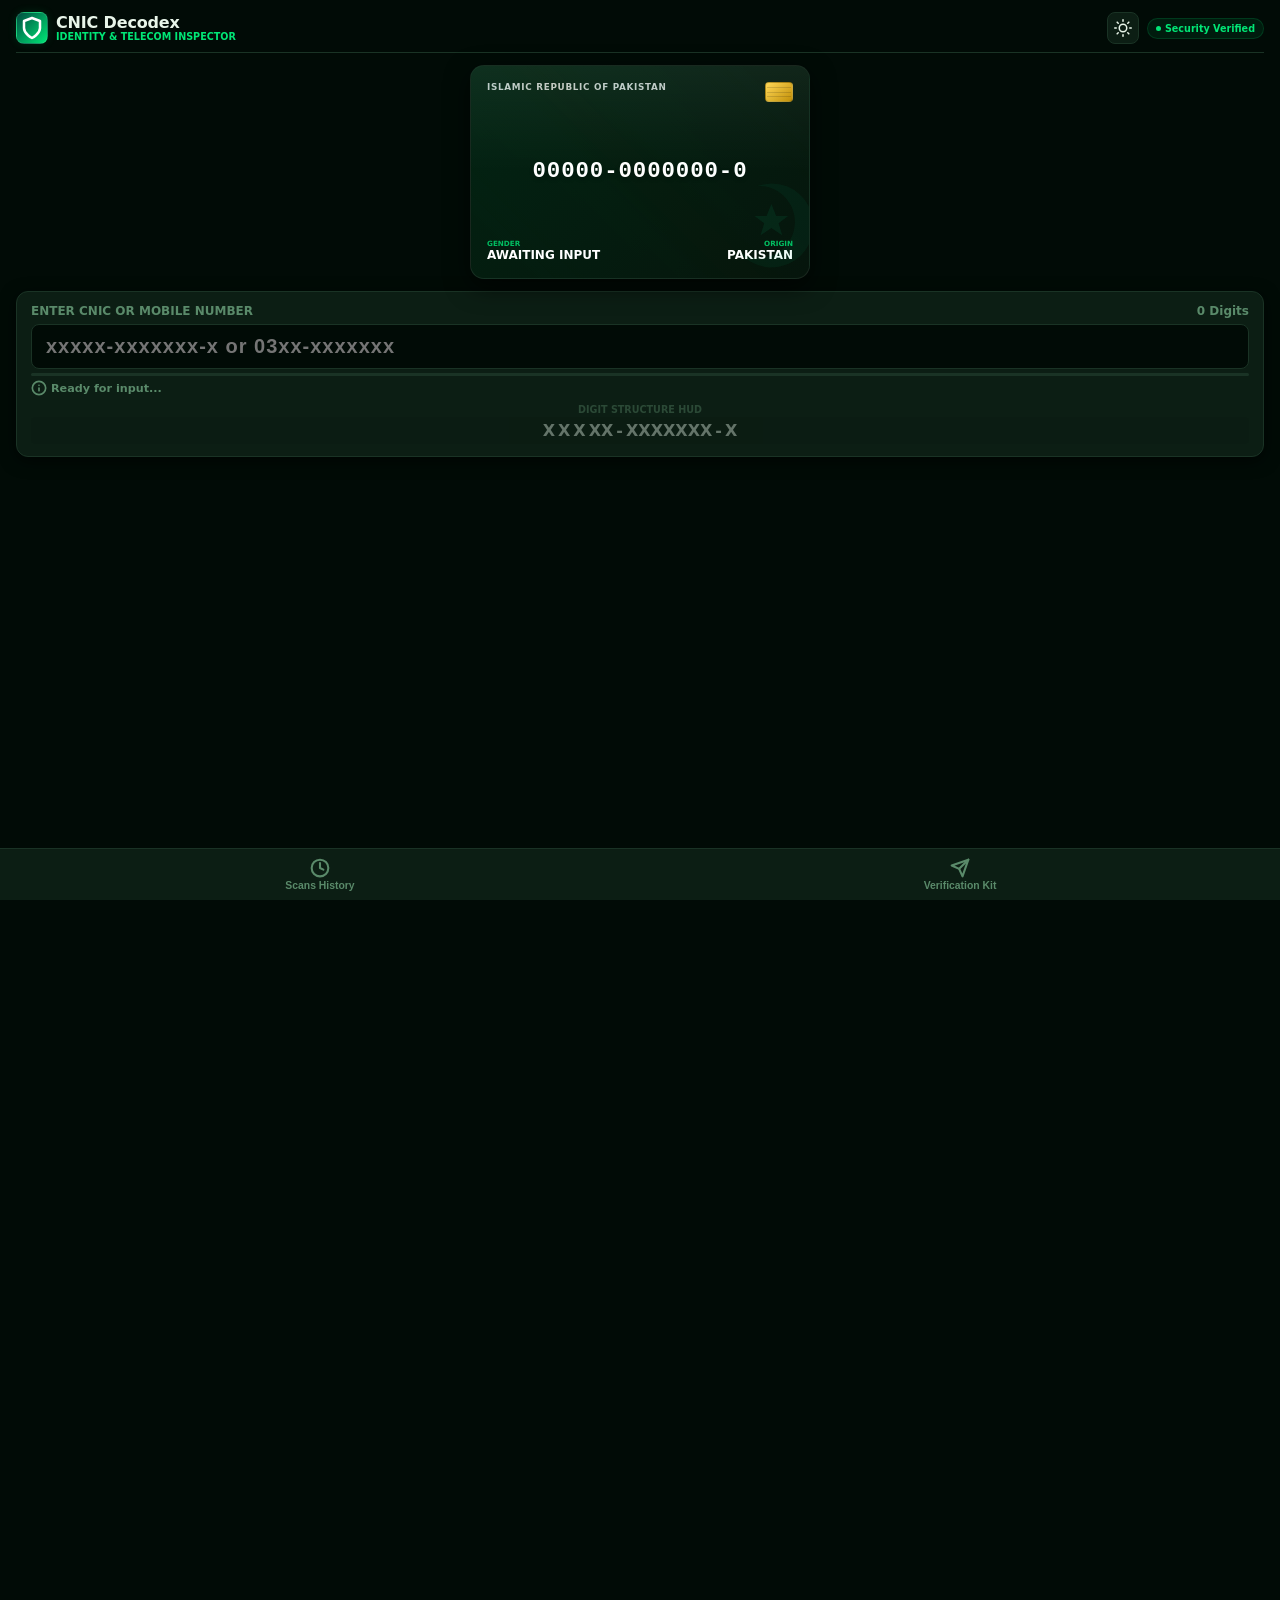
==== commit 2ff71e93: "Feature: Premium Kimi 2.6 UX Refinements (Haptic Bridge, Card Back, Confetti & Laser Scan)" ====
--- a/app/src/main/assets/index.html
+++ b/app/src/main/assets/index.html
@@ -5,8 +5,16 @@
   <meta name="viewport" content="width=device-width, initial-scale=1.0, maximum-scale=1.0, user-scalable=no">
   <title>PakCNIC Decodex - Identity & Telecom Inspector</title>
   <link rel="stylesheet" href="style.css">
+  <!-- Native Bridge for Haptics & Audio -->
+  <script>
+    window.NativeBridge = {
+      haptic: (type) => { if(window.AndroidBridge && window.AndroidBridge.haptic) window.AndroidBridge.haptic(type); }
+    };
+  </script>
 </head>
 <body class="dark-theme">
+  <!-- Toast Notifications Container -->
+  <div id="toast-container" class="toast-container"></div>
 
   <div class="app-container">
     
@@ -44,6 +52,11 @@
     <!-- Visual Digital Card Mockup (CNIC Front / SIM Back) -->
     <section class="card-visual-wrapper">
       <div class="card-perspective-container">
+        <!-- Laser Scan Effect -->
+        <div id="laser-scan" class="laser-beam" style="display:none;">
+          <div class="laser-glow"></div>
+        </div>
+
         <div class="digital-card-rotator" id="digital-card">
           
           <!-- Front Face: CNIC Card Layout -->
@@ -79,36 +92,53 @@
             </div>
           </div>
           
-          <!-- Back Face: SIM Card Layout -->
+          <!-- Back Face: SIM Card / CNIC Back Layout -->
           <div class="card-face card-back">
             <div class="card-glow"></div>
             
-            <div class="card-top">
-              <div class="sim-carrier-logo" id="sim-mock-carrier">CARRIER</div>
-              <div class="sim-chip-wrapper">
-                <div class="sim-chip-grid">
-                  <div class="sim-chip-contact"></div>
-                  <div class="sim-chip-contact"></div>
-                  <div class="sim-chip-contact"></div>
-                  <div class="sim-chip-contact"></div>
-                  <div class="sim-chip-contact"></div>
-                  <div class="sim-chip-contact"></div>
-                </div>
-              </div>
-            </div>
-            
-            <div class="sim-number" id="sim-mock-number">0300-0000000</div>
-            
-            <div class="sim-meta-row">
-              <div class="sim-meta-item">
-                <span class="sim-meta-label">TELECOM REGION</span>
-                <span class="sim-meta-val" id="sim-mock-operator">RESOLVING...</span>
-              </div>
-              <div class="sim-meta-item" style="text-align: right;">
-                <span class="sim-meta-label">COUNTRY</span>
-                <span class="sim-meta-val">PAKISTAN</span>
-              </div>
-            </div>
+            <!-- SIM Card Content (Hidden by default or toggled when entering Mobile Number) -->
+            <div id="sim-back-content">
+              <div class="card-top">
+                <div class="sim-carrier-logo" id="sim-mock-carrier">CARRIER</div>
+                <div class="sim-chip-wrapper">
+                  <div class="sim-chip-grid">
+                    <div class="sim-chip-contact"></div>
+                    <div class="sim-chip-contact"></div>
+                    <div class="sim-chip-contact"></div>
+                    <div class="sim-chip-contact"></div>
+                    <div class="sim-chip-contact"></div>
+                    <div class="sim-chip-contact"></div>
+                  </div>
+                </div>
+              </div>
+              
+              <div class="sim-number" id="sim-mock-number">0300-0000000</div>
+              
+              <div class="sim-meta-row">
+                <div class="sim-meta-item">
+                  <span class="sim-meta-label">TELECOM REGION</span>
+                  <span class="sim-meta-val" id="sim-mock-operator">RESOLVING...</span>
+                </div>
+                <div class="sim-meta-item" style="text-align: right;">
+                  <span class="sim-meta-label">COUNTRY</span>
+                  <span class="sim-meta-val">PAKISTAN</span>
+                </div>
+              </div>
+            </div>
+
+            <!-- CNIC Card Back-Side Content (Toggled via double tap/long press in CNIC mode) -->
+            <div id="cnic-back-content" style="display: none; height: 100%; flex-direction: column; justify-content: space-between;">
+              <div class="magnetic-stripe"></div>
+              <div class="signature-panel">
+                <span class="auth-signature">AUTHORIZED SIGNATURE</span>
+                <div class="sig-line"></div>
+              </div>
+              <div class="back-text">
+                <p>This card is property of the Government of Pakistan.</p>
+                <p>If found, please return to the nearest NADRA office.</p>
+              </div>
+            </div>
+
           </div>
           
         </div>
@@ -395,6 +425,9 @@
 
   </div>
 
+  <!-- Confetti Canvas Particle Container -->
+  <canvas id="confetti-canvas" style="position:fixed;top:0;left:0;width:100%;height:100%;pointer-events:none;z-index:9999;display:none;"></canvas>
+
   <script src="db.js"></script>
   <script src="app.js"></script>
 </body>
--- a/app/src/main/assets/style.css
+++ b/app/src/main/assets/style.css
@@ -1031,3 +1031,150 @@
 .carrier-ufone { background: rgba(251, 140, 0, 0.12); color: #fb8c00; }
 .carrier-scom { background: rgba(76, 175, 80, 0.12); color: #4caf50; }
 .carrier-warid { background: rgba(229, 57, 53, 0.12); color: #ff5252; border: 1px dashed rgba(229, 57, 53, 0.3); }
+
+/* Holographic Shimmer Effect for ID Mockup Card */
+.card-front::after {
+  content: '';
+  position: absolute;
+  top: -50%;
+  left: -50%;
+  width: 200%;
+  height: 200%;
+  background: linear-gradient(
+    45deg,
+    transparent 30%,
+    rgba(0, 255, 200, 0.08) 45%,
+    rgba(255, 215, 0, 0.06) 50%,
+    rgba(0, 255, 200, 0.08) 55%,
+    transparent 70%
+  );
+  animation: holoShine 5s ease-in-out infinite;
+  pointer-events: none;
+  mix-blend-mode: overlay;
+  opacity: 0.6;
+}
+
+@keyframes holoShine {
+  0% { transform: translateX(-100%) rotate(45deg); }
+  100% { transform: translateX(100%) rotate(45deg); }
+}
+
+/* Laser Scan Animation overlay */
+.laser-beam {
+  position: absolute;
+  top: 0;
+  left: 0;
+  width: 100%;
+  height: 3px;
+  z-index: 50;
+  pointer-events: none;
+  animation: laserScan 1.6s ease-in-out infinite;
+}
+
+.laser-glow {
+  width: 100%;
+  height: 100%;
+  background: linear-gradient(90deg, transparent, #00ff88, transparent);
+  box-shadow: 0 0 10px #00ff88, 0 0 20px #00ff88;
+}
+
+@keyframes laserScan {
+  0% { top: 10%; opacity: 0; }
+  20% { opacity: 1; }
+  80% { opacity: 1; }
+  100% { top: 90%; opacity: 0; }
+}
+
+/* CNIC Card Back-Side specific elements */
+.magnetic-stripe {
+  width: 120%;
+  margin-left: -10%;
+  height: 36px;
+  background: linear-gradient(180deg, #151515 0%, #000000 50%, #151515 100%);
+  border-radius: 2px;
+  margin-top: 4px;
+}
+
+.signature-panel {
+  background: #fdfdfa;
+  height: 28px;
+  border-radius: 4px;
+  padding: 4px 10px;
+  display: flex;
+  align-items: center;
+  justify-content: space-between;
+  margin-top: 10px;
+  border: 1px solid rgba(0,0,0,0.15);
+}
+
+.auth-signature {
+  font-size: 0.5rem;
+  color: #888;
+  font-weight: 800;
+  letter-spacing: 0.05em;
+}
+
+.sig-line {
+  width: 50%;
+  height: 1px;
+  border-bottom: 1.5px dashed #444;
+}
+
+.back-text {
+  font-size: 0.52rem;
+  color: rgba(255,255,255,0.6);
+  text-align: center;
+  line-height: 1.4;
+  margin-bottom: 8px;
+  font-weight: 500;
+}
+
+/* Toast Notifications overlay styles */
+.toast-container {
+  position: fixed;
+  bottom: 80px;
+  left: 50%;
+  transform: translateX(-50%);
+  z-index: 10000;
+  display: flex;
+  flex-direction: column;
+  gap: 8px;
+  pointer-events: none;
+}
+
+.toast {
+  background: rgba(12, 30, 20, 0.85);
+  backdrop-filter: blur(12px);
+  -webkit-backdrop-filter: blur(12px);
+  border: 1px solid var(--border-subtle);
+  color: #e8f5e9;
+  padding: 10px 18px;
+  border-radius: 10px;
+  font-size: 0.72rem;
+  font-weight: 600;
+  animation: toastSlideUp 0.35s cubic-bezier(0.34, 1.56, 0.64, 1) forwards, toastFadeOut 0.3s ease 2.7s forwards;
+  box-shadow: 0 4px 16px rgba(0, 0, 0, 0.4);
+  max-width: 85vw;
+  text-align: center;
+}
+
+@keyframes toastSlideUp {
+  from { transform: translateY(15px) scale(0.9); opacity: 0; }
+  to { transform: translateY(0) scale(1); opacity: 1; }
+}
+
+@keyframes toastFadeOut {
+  to { opacity: 0; transform: translateY(-8px) scale(0.95); }
+}
+
+/* Shake Animation for Invalid inputs */
+.shake-element {
+  animation: shakeAction 0.4s ease-in-out;
+}
+
+@keyframes shakeAction {
+  0%, 100% { transform: translateX(0); }
+  20%, 60% { transform: translateX(-6px); }
+  40%, 80% { transform: translateX(6px); }
+}
+
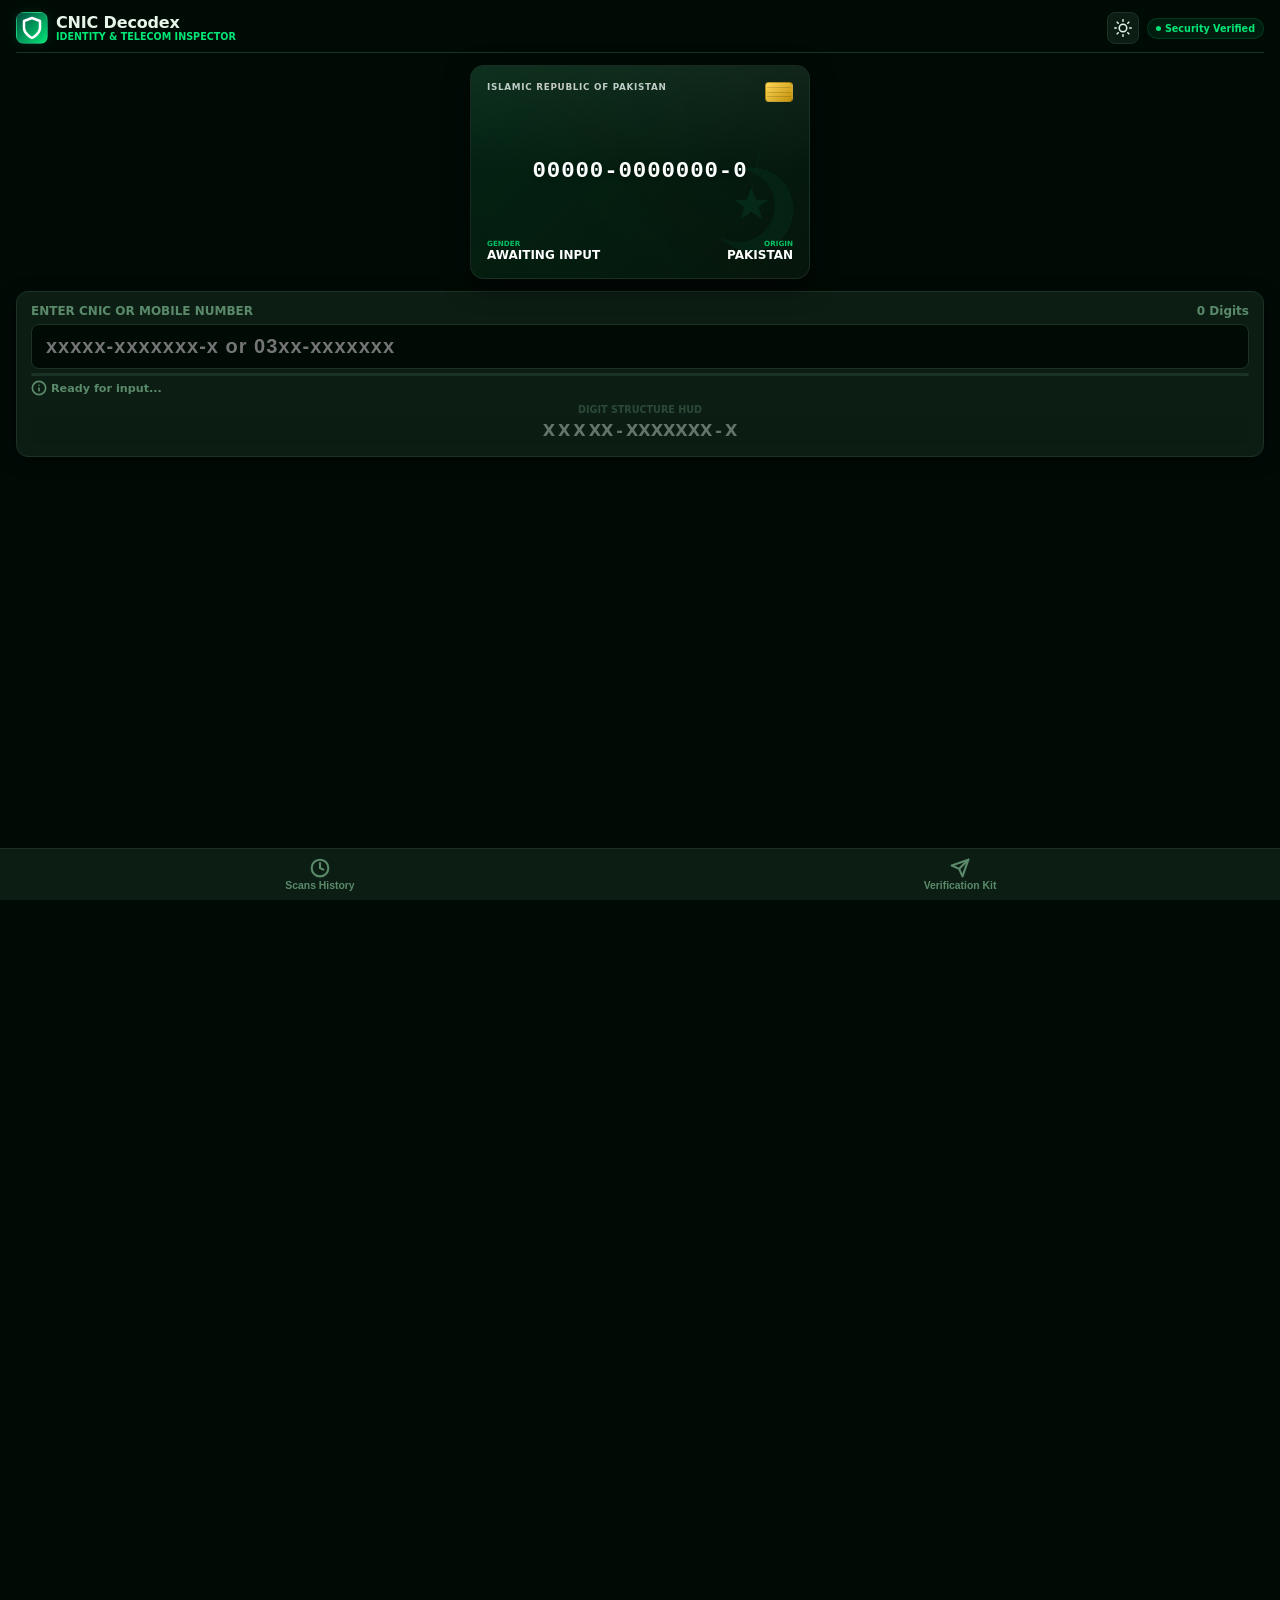
==== commit 55ca14f2: "Feature: Premium Claude 3.5 Sonnet UX Refinements (Swipe Dismiss, Gold Chip Sweep, Micro-Texture & G" ====
--- a/app/src/main/assets/index.html
+++ b/app/src/main/assets/index.html
@@ -337,6 +337,7 @@
     <!-- Drawer Overlay Panel: Recent Scans History -->
     <div id="drawer-history" class="drawer-overlay drawer-left">
       <div class="drawer-container">
+        <div class="drawer-handle" aria-hidden="true"></div>
         <div class="drawer-header">
           <h3>Recent Scans</h3>
           <div class="drawer-actions">
@@ -355,6 +356,7 @@
     <!-- Drawer Overlay Panel: SMS & Prefix Inquiry Kit -->
     <div id="drawer-utilities" class="drawer-overlay drawer-bottom">
       <div class="drawer-container">
+        <div class="drawer-handle" aria-hidden="true"></div>
         <div class="drawer-header">
           <h3>Verification & Inquiry Kit</h3>
           <button class="drawer-close-btn" data-close="drawer-utilities">&times;</button>
--- a/app/src/main/assets/style.css
+++ b/app/src/main/assets/style.css
@@ -1178,3 +1178,81 @@
   40%, 80% { transform: translateX(6px); }
 }
 
+/* Drag Handles for Drawers dismissal */
+.drawer-handle {
+  width: 36px;
+  height: 5px;
+  background-color: var(--border-subtle);
+  border-radius: 3px;
+  margin: 10px auto 4px auto;
+  flex-shrink: 0;
+  cursor: grab;
+}
+
+.drawer-handle:active {
+  cursor: grabbing;
+}
+
+/* Laser-Etched Security micro-texture for ID mockup card */
+.card-front::before {
+  content: "";
+  position: absolute;
+  inset: 0;
+  background: repeating-linear-gradient(
+    115deg,
+    rgba(255, 255, 255, 0.02) 0px,
+    rgba(255, 255, 255, 0.02) 1px,
+    transparent 1px,
+    transparent 6px
+  );
+  mix-blend-mode: overlay;
+  pointer-events: none;
+  border-radius: 14px;
+}
+
+/* Conic Guilloche watermark engraving overlays */
+.card-flag-overlay {
+  position: absolute;
+  right: -8px;
+  bottom: -8px;
+  pointer-events: none;
+  opacity: 0.8;
+  width: 140px;
+  height: 140px;
+  background:
+    conic-gradient(from 0deg, transparent 0deg 10deg, rgba(0, 230, 118, 0.03) 10deg 12deg, transparent 12deg 22deg),
+    conic-gradient(from 15deg, transparent 0deg 8deg, rgba(0, 230, 118, 0.02) 8deg 9deg, transparent 9deg 20deg);
+  background-size: 100% 100%;
+  border-radius: 50%;
+}
+
+/* Dynamic light-sweep on card gold chip */
+@keyframes chipSweep {
+  0%   { background-position: -150% 0; }
+  100% { background-position: 250% 0; }
+}
+
+.card-chip.flipping {
+  background-image: linear-gradient(
+    100deg,
+    transparent 20%,
+    rgba(255, 255, 255, 0.7) 45%,
+    transparent 70%
+  ) !important;
+  background-size: 250% 100% !important;
+  animation: chipSweep 0.65s ease-out;
+}
+
+/* Light Theme Contrast parity overrides */
+.light-theme .toast {
+  background: rgba(255, 255, 255, 0.95);
+  color: #122118;
+  border-color: rgba(0, 105, 92, 0.15);
+  box-shadow: 0 4px 16px rgba(0, 0, 0, 0.12);
+}
+
+.light-theme .drawer-handle {
+  background-color: rgba(0, 105, 92, 0.12);
+}
+
+
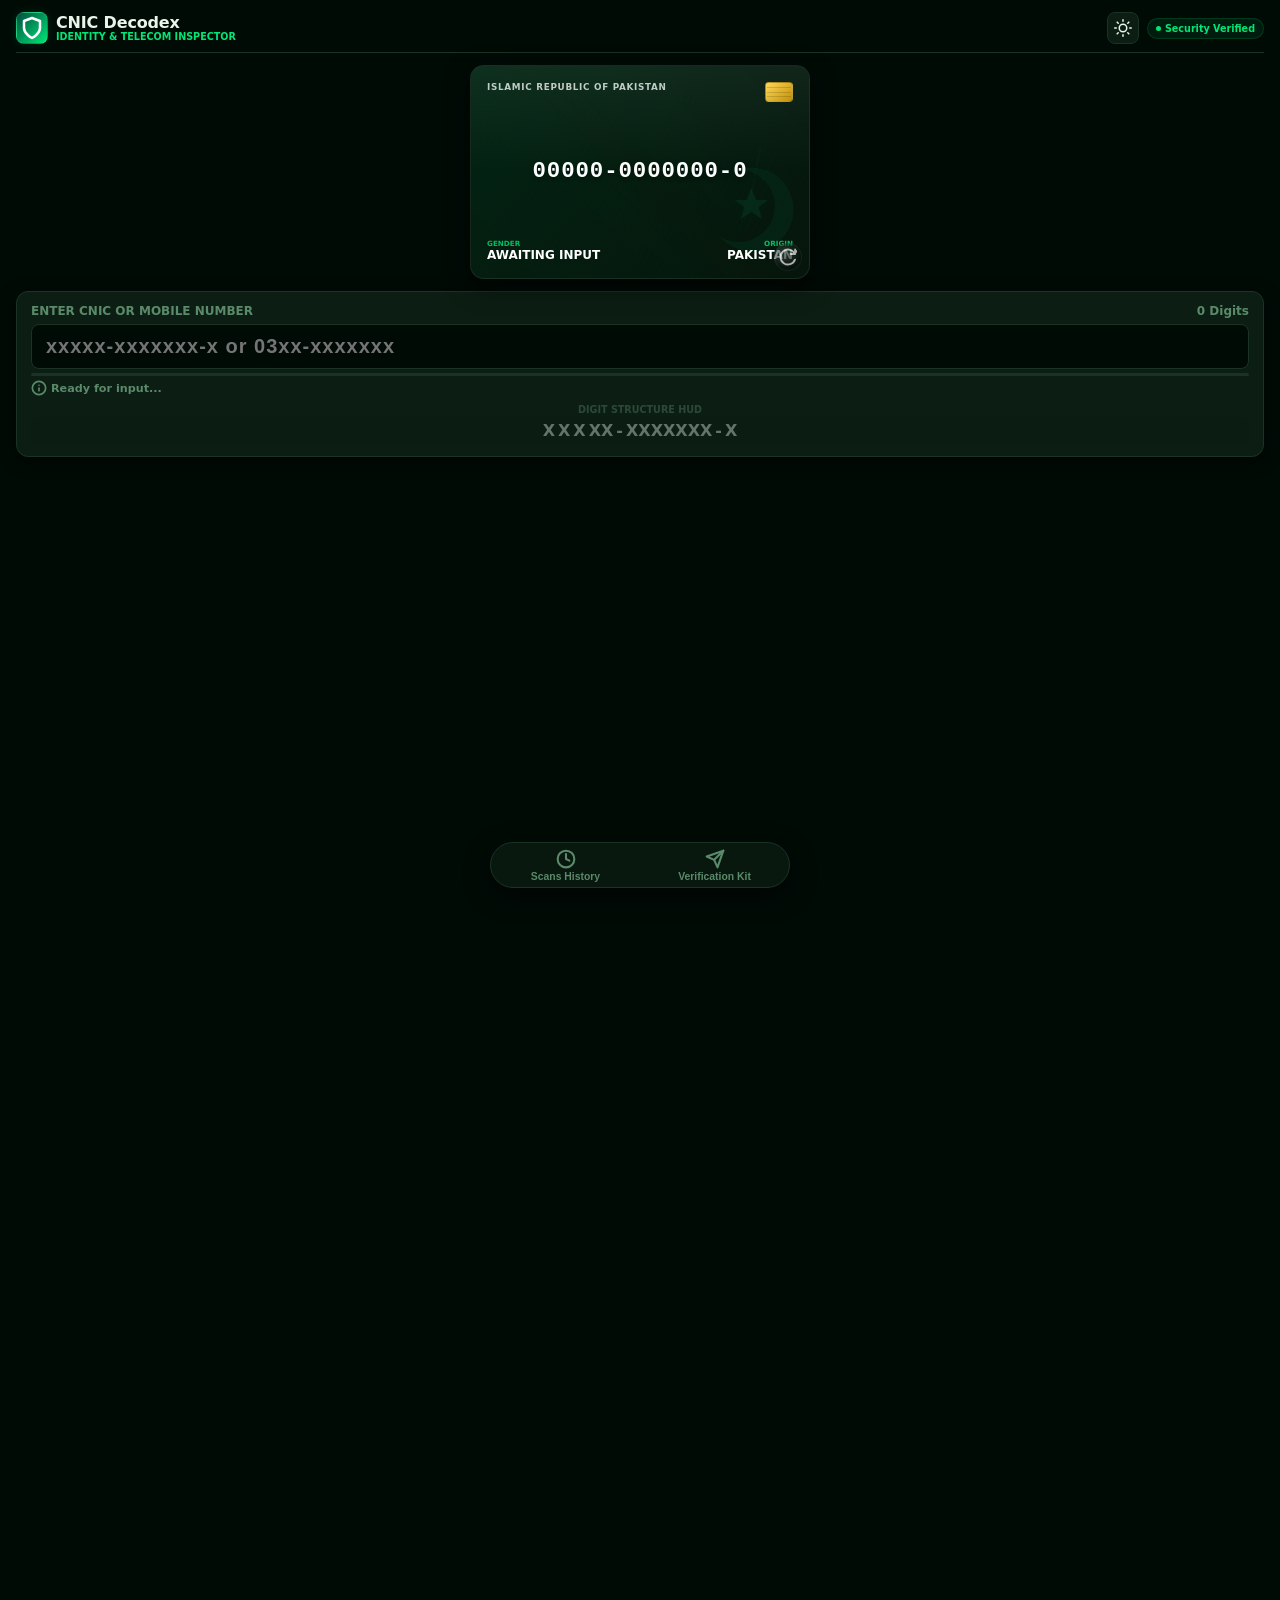
==== commit 95effa9d: "Feature: Premium Claude 3.5 Sonnet Refinements (Action Chips, Explicit Card Flip, Swipe Delete Revea" ====
--- a/app/src/main/assets/index.html
+++ b/app/src/main/assets/index.html
@@ -137,11 +137,17 @@
                 <p>This card is property of the Government of Pakistan.</p>
                 <p>If found, please return to the nearest NADRA office.</p>
               </div>
-            </div>
-
-          </div>
-          
-        </div>
+          </div>
+          
+        </div>
+
+        <!-- Translucent Card Flip Action Button -->
+        <button class="flip-btn" id="flip-card-btn" aria-label="Flip card to reveal back details">
+          <svg viewBox="0 0 24 24" width="18" height="18" fill="none" stroke="currentColor" stroke-width="2.5" stroke-linecap="round" stroke-linejoin="round">
+            <path d="M21.5 2v6h-6M21.34 15.57a10 10 0 1 1-.57-8.38l5.67-5.67"/>
+          </svg>
+        </button>
+
       </div>
     </section>
 
@@ -260,13 +266,13 @@
             <div class="result-desc">Linking relatives to build family tree registries.</div>
           </div>
 
-          <!-- OSINT Public Record Check Button -->
-          <div class="osint-action-card full-width-card">
-            <a id="btn-osint-cnic" class="osint-btn green-btn" href="#" target="_blank">
-              <svg viewBox="0 0 24 24" width="18" height="18" fill="none" stroke="currentColor" stroke-width="2.5" stroke-linecap="round" stroke-linejoin="round">
-                <circle cx="11" cy="11" r="8"/><line x1="21" y1="21" x2="16.65" y2="16.65"/><line x1="11" y1="8" x2="11" y2="14"/><line x1="8" y1="11" x2="14" y2="11"/>
+          <!-- OSINT Public Record Check Chips -->
+          <div class="chip-container full-width-card">
+            <a id="btn-osint-cnic" class="action-chip green-chip" href="#" target="_blank">
+              <svg viewBox="0 0 24 24" width="14" height="14" fill="none" stroke="currentColor" stroke-width="2.5" stroke-linecap="round" stroke-linejoin="round">
+                <circle cx="11" cy="11" r="8"/><line x1="21" y1="21" x2="16.65" y2="16.65"/>
               </svg>
-              <span>Scan Public Documents (OSINT Name Search)</span>
+              <span>Scan Public Records</span>
             </a>
           </div>
           
@@ -293,22 +299,19 @@
             <div class="result-desc">May be ported. Verify current operator by texting MNP to 667.</div>
           </div>
 
-          <!-- Mobile OSINT Action Buttons -->
-          <div class="osint-action-card">
-            <a id="btn-osint-whatsapp" class="osint-btn whatsapp-btn" href="#" target="_blank">
-              <svg viewBox="0 0 24 24" width="18" height="18" fill="none" stroke="currentColor" stroke-width="2.5" stroke-linecap="round" stroke-linejoin="round">
+          <!-- Mobile OSINT Action Chips -->
+          <div class="chip-container full-width-card">
+            <a id="btn-osint-whatsapp" class="action-chip whatsapp-chip" href="#" target="_blank">
+              <svg viewBox="0 0 24 24" width="14" height="14" fill="none" stroke="currentColor" stroke-width="2.5" stroke-linecap="round" stroke-linejoin="round">
                 <path d="M21 11.5a8.38 8.38 0 0 1-.9 3.8 8.5 8.5 0 0 1-7.6 4.7 8.38 8.38 0 0 1-3.8-.9L3 21l1.9-5.7a8.38 8.38 0 0 1-.9-3.8 8.5 8.5 0 0 1 4.7-7.6 8.38 8.38 0 0 1 3.8-.9h.5a8.48 8.48 0 0 1 8 8v.5z"/>
               </svg>
-              <span>Check Profile (WhatsApp)</span>
+              <span>WhatsApp Profile</span>
             </a>
-          </div>
-
-          <div class="osint-action-card">
-            <a id="btn-osint-spam" class="osint-btn spam-btn" href="#" target="_blank">
-              <svg viewBox="0 0 24 24" width="18" height="18" fill="none" stroke="currentColor" stroke-width="2.5" stroke-linecap="round" stroke-linejoin="round">
+            <a id="btn-osint-spam" class="action-chip spam-chip" href="#" target="_blank">
+              <svg viewBox="0 0 24 24" width="14" height="14" fill="none" stroke="currentColor" stroke-width="2.5" stroke-linecap="round" stroke-linejoin="round">
                 <path d="M10.29 3.86L1.82 18a2 2 0 0 0 1.71 3h16.94a2 2 0 0 0 1.71-3L13.71 3.86a2 2 0 0 0-3.42 0z"/><line x1="12" y1="9" x2="12" y2="13"/><line x1="12" y1="17" x2="12.01" y2="17"/>
               </svg>
-              <span>Verify Spam Reports</span>
+              <span>Spam Reports</span>
             </a>
           </div>
 
--- a/app/src/main/assets/style.css
+++ b/app/src/main/assets/style.css
@@ -713,18 +713,25 @@
   background: rgba(255, 82, 82, 0.15);
 }
 
-/* Bottom Navigation Bar */
+/* Bottom Navigation Bar (Floating Glass Island) */
 .bottom-nav {
   position: absolute;
-  bottom: 0;
-  left: 0;
-  width: 100%;
-  height: 52px;
-  background: var(--bg-surface);
-  border-top: 1px solid var(--border-subtle);
+  bottom: 12px;
+  left: 50%;
+  transform: translateX(-50%);
+  width: 88%;
+  max-width: 300px;
+  height: 46px;
+  background: rgba(12, 30, 20, 0.7);
+  backdrop-filter: blur(12px);
+  -webkit-backdrop-filter: blur(12px);
+  border: 1px solid var(--border-subtle);
+  border-radius: 23px;
   display: grid;
   grid-template-columns: repeat(2, 1fr);
   z-index: 10;
+  box-shadow: 0 8px 24px var(--shadow-color);
+  overflow: hidden;
 }
 
 .nav-item {
@@ -1255,4 +1262,121 @@
   background-color: rgba(0, 105, 92, 0.12);
 }
 
-
+.light-theme .bottom-nav {
+  background: rgba(255, 255, 255, 0.85);
+  border-color: rgba(0, 105, 92, 0.15);
+  box-shadow: 0 8px 24px rgba(0, 0, 0, 0.08);
+}
+
+/* Frosted pill-shape Action Chips layout */
+.chip-container {
+  display: flex;
+  gap: 8px;
+  margin-top: 10px;
+  overflow-x: auto;
+  scrollbar-width: none;
+  -ms-overflow-style: none;
+}
+
+.chip-container::-webkit-scrollbar {
+  display: none;
+}
+
+.action-chip {
+  display: flex;
+  align-items: center;
+  gap: 6px;
+  padding: 6px 12px;
+  background: var(--bg-surface);
+  border: 1px solid var(--border-subtle);
+  border-radius: 16px;
+  color: var(--text-primary);
+  font-size: 0.72rem;
+  font-weight: 700;
+  text-decoration: none;
+  cursor: pointer;
+  transition: var(--transition-normal);
+  white-space: nowrap;
+}
+
+.action-chip:active {
+  transform: scale(0.95);
+}
+
+.green-chip {
+  border-color: rgba(0, 230, 118, 0.2);
+  color: var(--accent-primary);
+}
+
+.whatsapp-chip {
+  border-color: rgba(37, 211, 102, 0.2);
+  color: #25d366;
+}
+
+.spam-chip {
+  border-color: rgba(255, 82, 82, 0.2);
+  color: #ff5252;
+}
+
+/* Translucent absolute Card Flip button overlay */
+.flip-btn {
+  position: absolute;
+  bottom: 8px;
+  right: 8px;
+  background: rgba(0, 0, 0, 0.35);
+  backdrop-filter: blur(6px);
+  -webkit-backdrop-filter: blur(6px);
+  border: 1px solid rgba(255, 255, 255, 0.1);
+  border-radius: 50%;
+  width: 28px;
+  height: 28px;
+  display: flex;
+  align-items: center;
+  justify-content: center;
+  color: #ffffff;
+  cursor: pointer;
+  z-index: 10;
+  opacity: 0.65;
+  transition: var(--transition-normal);
+}
+
+.flip-btn:active {
+  transform: scale(0.9);
+  opacity: 1;
+}
+
+/* Swipe-to-Delete History wrapper background */
+.history-item-wrapper {
+  position: relative;
+  overflow: hidden;
+  margin-bottom: 8px;
+  border-radius: 8px;
+}
+
+.history-delete-bg {
+  position: absolute;
+  top: 0;
+  right: 0;
+  width: 100%;
+  height: 100%;
+  background: #d93025;
+  display: flex;
+  align-items: center;
+  justify-content: flex-end;
+  padding-right: 16px;
+  color: #ffffff;
+  font-size: 1.1rem;
+  border-radius: 8px;
+  z-index: 1;
+}
+
+.light-theme .action-chip {
+  background: #ffffff;
+}
+
+.light-theme .flip-btn {
+  background: rgba(255, 255, 255, 0.4);
+  color: #122118;
+  border-color: rgba(0, 0, 0, 0.15);
+}
+
